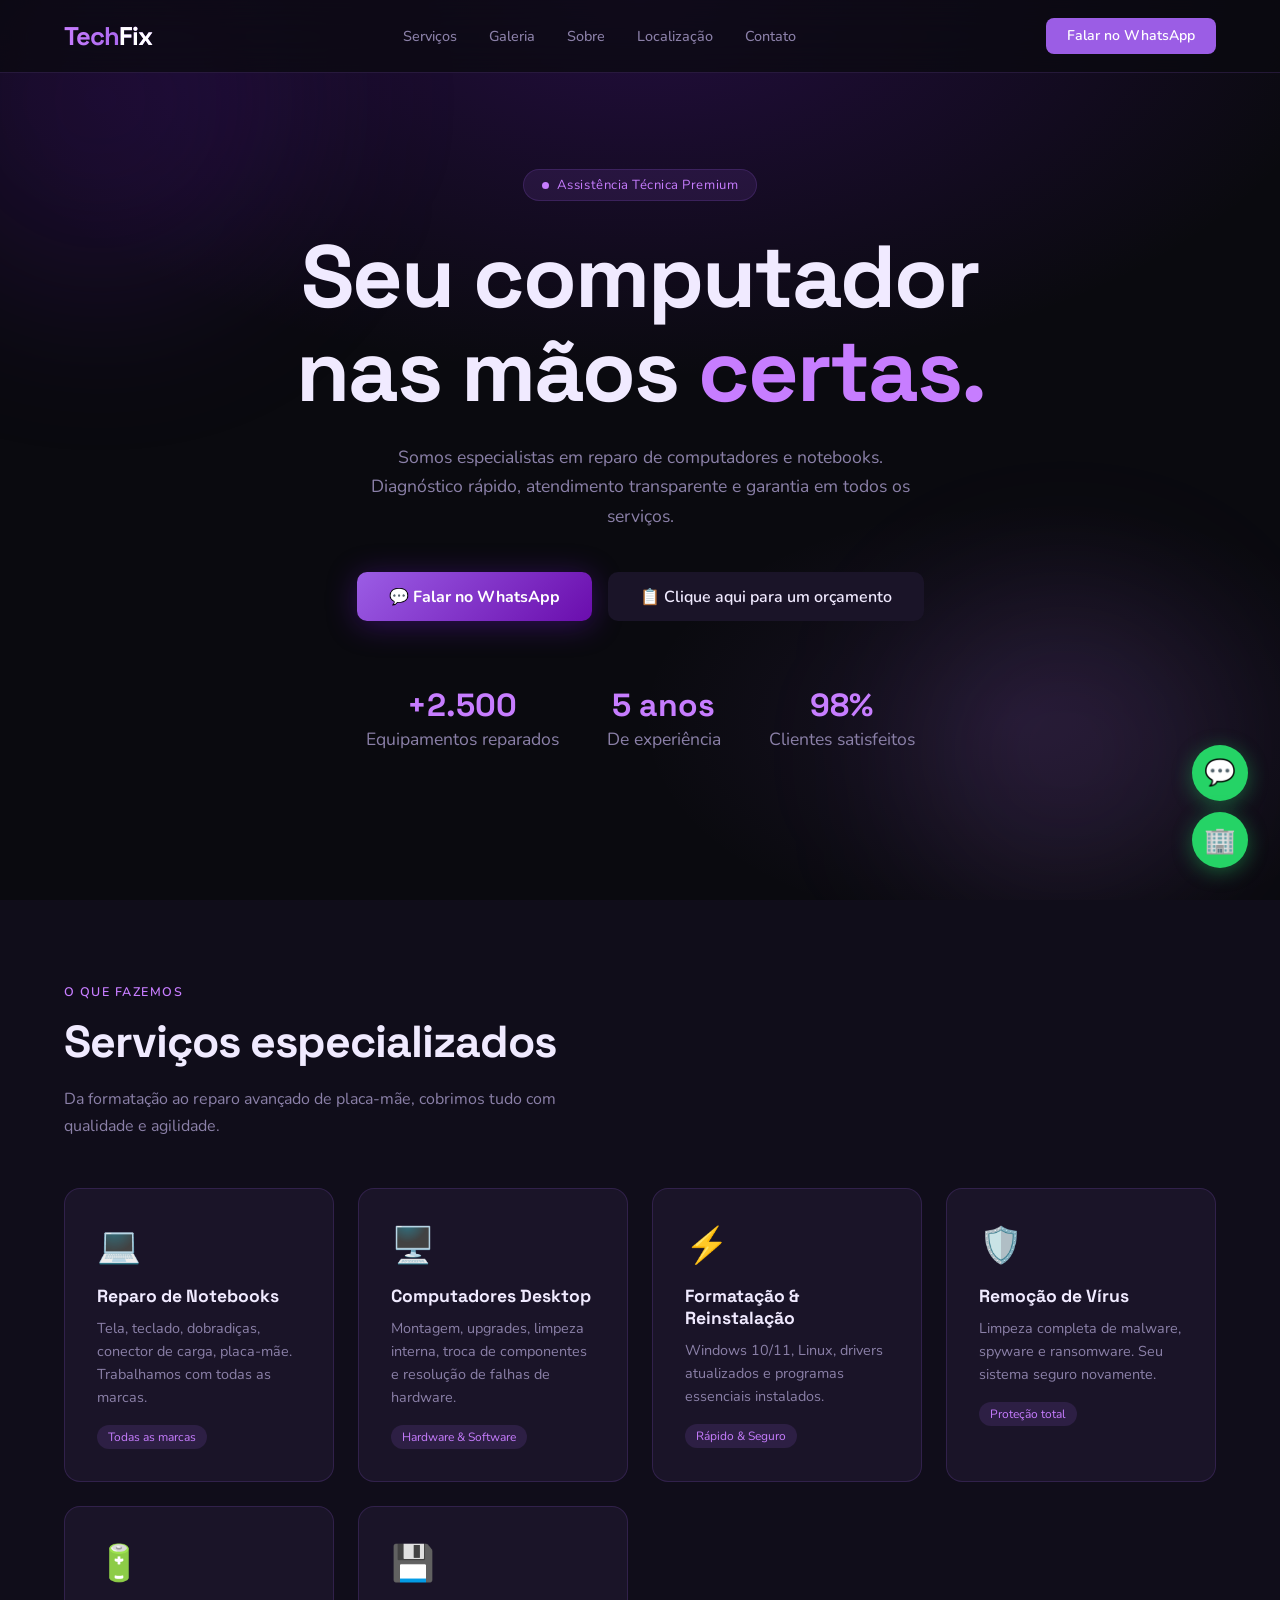
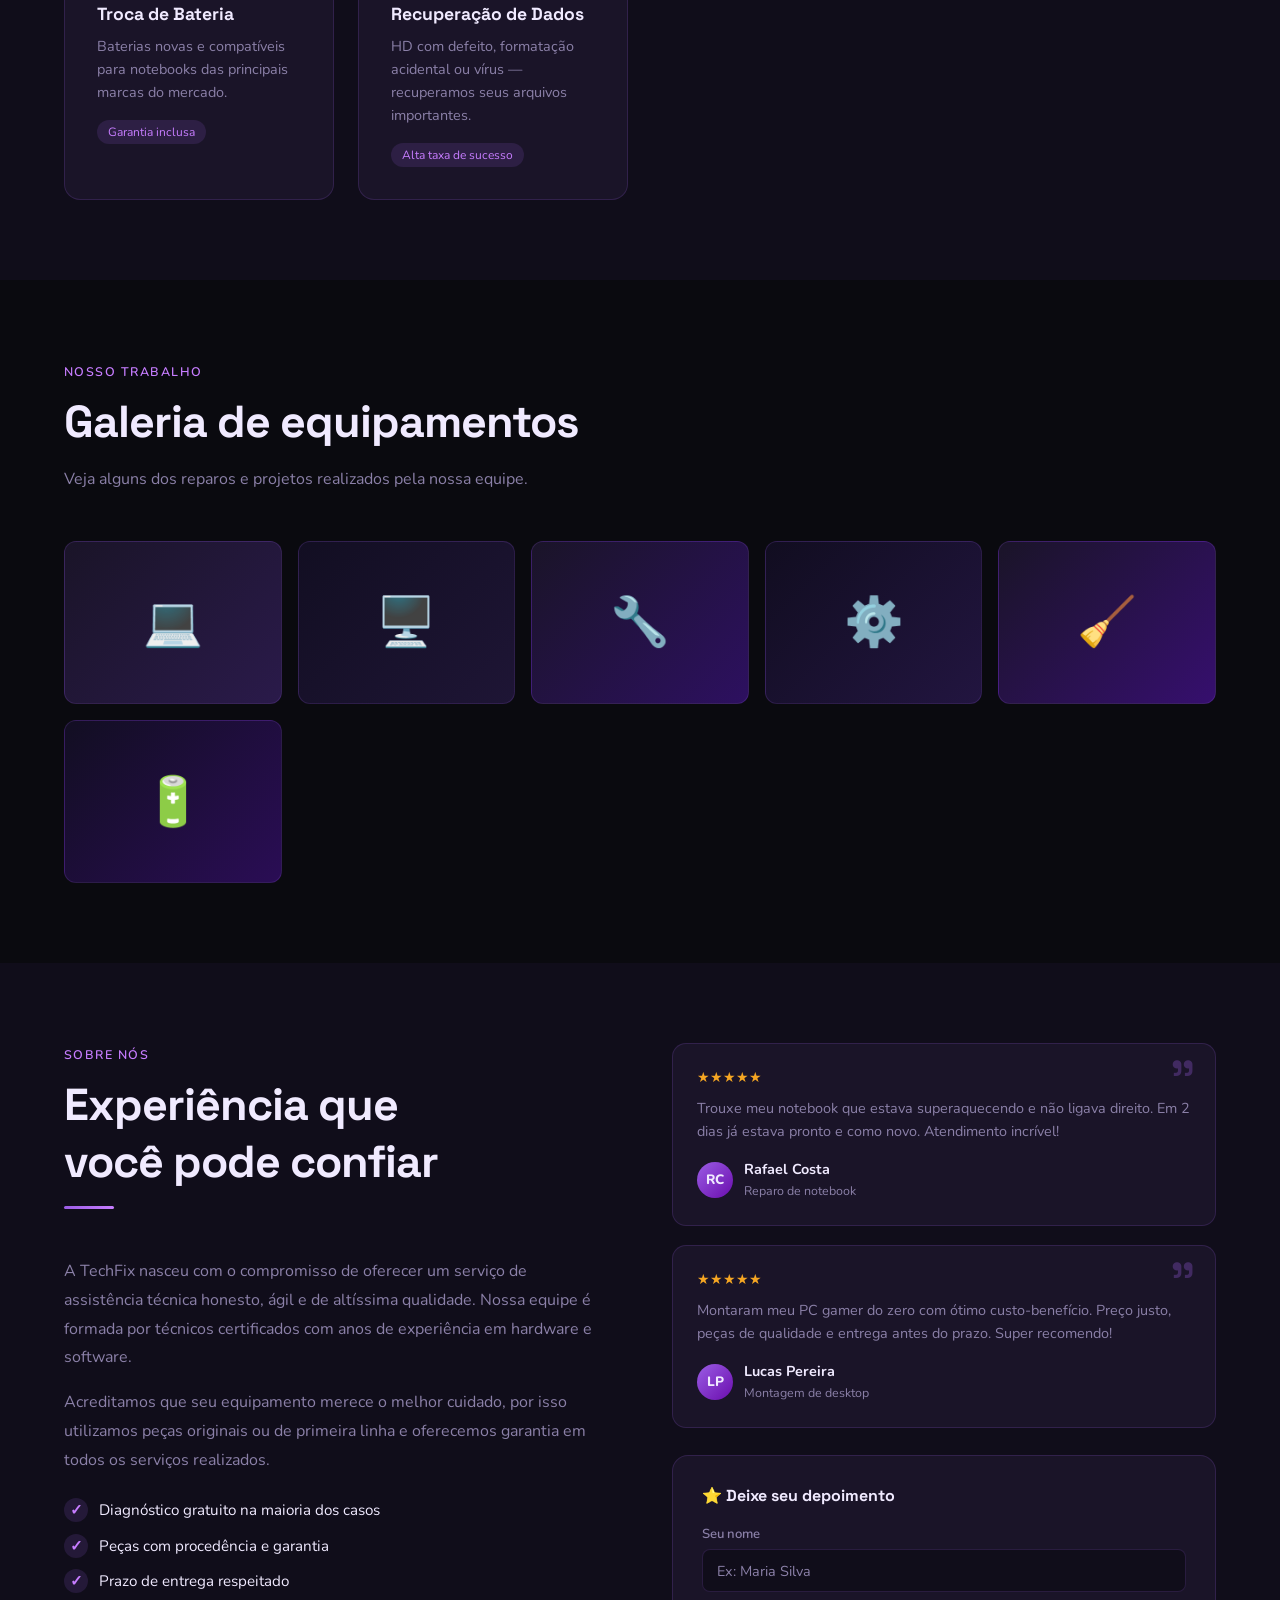
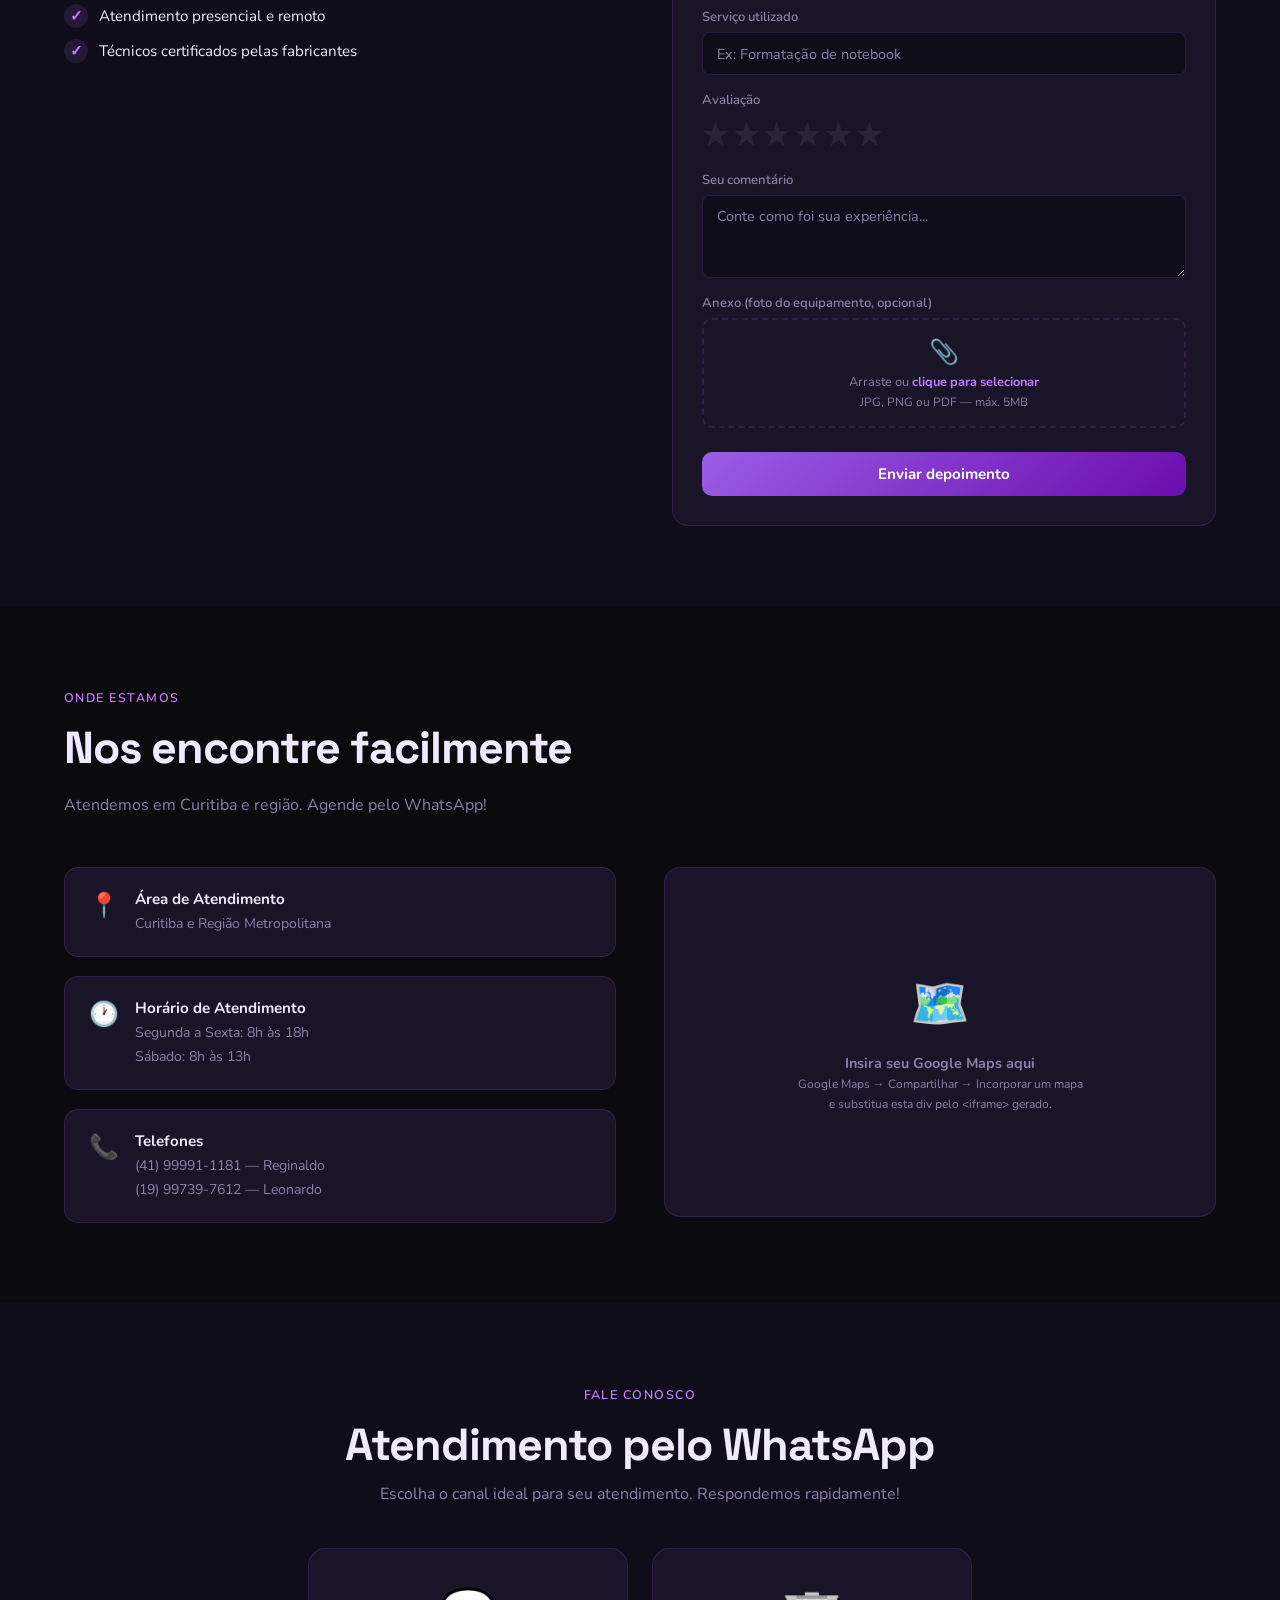
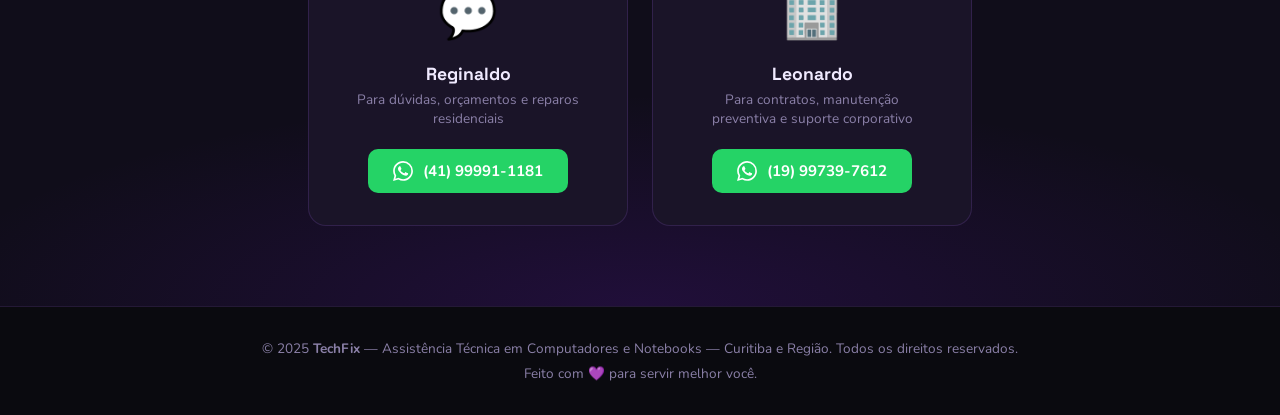
==== index.html @ f24e18ad "Add files via upload" ====
<!DOCTYPE html>
<html lang="pt-BR">
<head>
  <meta charset="UTF-8" />
  <meta name="viewport" content="width=device-width, initial-scale=1.0"/>
  <title>TechFix | Assistência Técnica Premium</title>
  <link rel="preconnect" href="https://fonts.googleapis.com">
  <link href="https://fonts.googleapis.com/css2?family=Space+Grotesk:wght@400;500;600;700&family=Nunito:wght@300;400;500;600;700&display=swap" rel="stylesheet">

  <style>
    :root {
      --roxo:        #9b5de5;
      --roxo-claro:  #c77dff;
      --roxo-escuro: #6a0dad;
      --fundo:       #0a0a0f;
      --fundo2:      #100d1a;
      --card:        #1a1428;
      --texto:       #f0eaff;
      --texto-suave: #8b80a8;
      --verde-whats: #25D366;
      --borda:       rgba(155, 93, 229, 0.18);
    }

    *, *::before, *::after { box-sizing: border-box; margin: 0; padding: 0; }
    html { scroll-behavior: smooth; }

    body {
      font-family: 'Nunito', sans-serif;
      background: var(--fundo);
      color: var(--texto);
      overflow-x: hidden;
    }

    h1, h2, h3, h4, nav .logo { font-family: 'Space Grotesk', sans-serif; }

    body::before {
      content: '';
      position: fixed; inset: 0; z-index: 0;
      background-image: url("data:image/svg+xml,%3Csvg viewBox='0 0 200 200' xmlns='http://www.w3.org/2000/svg'%3E%3Cfilter id='n'%3E%3CfeTurbulence type='fractalNoise' baseFrequency='0.75' numOctaves='4' stitchTiles='stitch'/%3E%3C/filter%3E%3Crect width='100%25' height='100%25' filter='url(%23n)' opacity='0.04'/%3E%3C/svg%3E");
      pointer-events: none; opacity: 0.4;
    }

    /* NAV */
    nav {
      position: fixed; top: 0; width: 100%; z-index: 100;
      display: flex; align-items: center; justify-content: space-between;
      padding: 1.1rem 5%;
      background: rgba(10,10,15,0.75);
      backdrop-filter: blur(18px);
      border-bottom: 1px solid var(--borda);
    }
    .logo {
      font-size: 1.6rem; font-weight: 700; letter-spacing: -1px;
      background: linear-gradient(90deg, var(--roxo-claro), var(--roxo));
      -webkit-background-clip: text; -webkit-text-fill-color: transparent;
    }
    .logo span { color: white; -webkit-text-fill-color: white; }
    nav ul { list-style: none; display: flex; gap: 2rem; }
    nav ul a { color: var(--texto-suave); text-decoration: none; font-size: 0.9rem; font-weight: 500; transition: color .2s; }
    nav ul a:hover { color: var(--roxo-claro); }
    .nav-cta {
      background: var(--roxo); color: #fff; padding: .55rem 1.3rem;
      border-radius: 8px; font-weight: 600; font-size: 0.88rem;
      text-decoration: none; transition: background .2s, transform .15s;
    }
    .nav-cta:hover { background: var(--roxo-claro); transform: translateY(-1px); }
    .hamburger { display: none; flex-direction: column; gap: 5px; cursor: pointer; background: none; border: none; }
    .hamburger span { width: 24px; height: 2px; background: var(--texto); border-radius: 2px; transition: .3s; }

    /* HERO */
    #hero {
      min-height: 100vh; display: flex; align-items: center; justify-content: center;
      text-align: center; padding: 8rem 5% 4rem; position: relative;
      background:
        radial-gradient(ellipse 80% 60% at 50% 0%, rgba(107,22,200,0.25) 0%, transparent 70%),
        radial-gradient(ellipse 50% 40% at 80% 80%, rgba(155,93,229,0.1) 0%, transparent 60%),
        var(--fundo);
    }
    .hero-badge {
      display: inline-flex; align-items: center; gap: .5rem;
      background: rgba(155,93,229,0.12); border: 1px solid var(--borda);
      border-radius: 50px; padding: .4rem 1.1rem; font-size: .82rem;
      color: var(--roxo-claro); margin-bottom: 1.8rem; letter-spacing: .04em;
      animation: subirFadeIn .6s ease both;
    }
    .hero-badge::before { content: ''; width: 7px; height: 7px; background: var(--roxo-claro); border-radius: 50%; }
    #hero h1 {
      font-size: clamp(2.8rem, 7vw, 5.5rem); font-weight: 700;
      line-height: 1.07; letter-spacing: -2px; margin-bottom: 1.5rem;
      animation: subirFadeIn .7s .1s ease both;
    }
    #hero h1 .destaque { color: var(--roxo-claro); }
    #hero p {
      max-width: 560px; margin: 0 auto 2.5rem; color: var(--texto-suave);
      font-size: 1.1rem; line-height: 1.7; animation: subirFadeIn .7s .2s ease both;
    }
    .hero-btns { display: flex; gap: 1rem; justify-content: center; flex-wrap: wrap; animation: subirFadeIn .7s .3s ease both; }
    .btn-primario {
      background: linear-gradient(135deg, var(--roxo), var(--roxo-escuro));
      color: #fff; padding: .85rem 2rem; border-radius: 10px;
      font-weight: 700; font-size: 1rem; text-decoration: none;
      box-shadow: 0 4px 30px rgba(107,22,200,0.4); transition: transform .2s, box-shadow .2s;
    }
    .btn-primario:hover { transform: translateY(-2px); box-shadow: 0 8px 40px rgba(107,22,200,0.6); }
    .btn-secundario {
      background: var(--card); color: var(--texto); padding: .85rem 2rem;
      border-radius: 10px; font-weight: 600; font-size: 1rem;
      text-decoration: none; border: 1px solid var(--borda); transition: border-color .2s, background .2s;
    }
    .btn-secundario:hover { border-color: var(--roxo); background: rgba(155,93,229,0.08); }
    .hero-stats {
      display: flex; gap: 3rem; justify-content: center; flex-wrap: wrap;
      margin-top: 4rem; animation: subirFadeIn .7s .4s ease both;
    }
    .stat h3 { font-size: 2rem; font-weight: 700; color: var(--roxo-claro); }
    .stat p { font-size: .82rem; color: var(--texto-suave); margin-top: .2rem; }
    .esfera { position: absolute; border-radius: 50%; filter: blur(80px); pointer-events: none; z-index: 0; }
    .esfera1 { width: 400px; height: 400px; background: rgba(107,22,200,0.15); top: -100px; left: -100px; }
    .esfera2 { width: 300px; height: 300px; background: rgba(199,125,255,0.1); bottom: 0; right: 5%; }

    /* SEÇÕES */
    section { position: relative; padding: 5rem 5%; }
    .secao-etiqueta {
      display: inline-block; font-size: .78rem; letter-spacing: .12em;
      text-transform: uppercase; color: var(--roxo-claro); font-weight: 600; margin-bottom: .8rem;
    }
    .secao-titulo { font-size: clamp(1.8rem, 4vw, 2.8rem); font-weight: 700; letter-spacing: -1px; margin-bottom: 1rem; }
    .secao-sub { color: var(--texto-suave); max-width: 540px; line-height: 1.7; margin-bottom: 3rem; }
    .divisor { width: 50px; height: 3px; background: linear-gradient(90deg, var(--roxo), var(--roxo-claro)); border-radius: 2px; margin-bottom: 3rem; }

    /* SERVIÇOS */
    #servicos { background: var(--fundo2); }
    .grade-servicos { display: grid; grid-template-columns: repeat(auto-fit, minmax(240px, 1fr)); gap: 1.5rem; }
    .card-servico {
      background: var(--card); border: 1px solid var(--borda); border-radius: 16px;
      padding: 2rem; transition: transform .25s, border-color .25s, box-shadow .25s;
      position: relative; overflow: hidden;
    }
    .card-servico::before {
      content: ''; position: absolute; inset: 0;
      background: linear-gradient(135deg, rgba(155,93,229,0.06), transparent);
      opacity: 0; transition: opacity .25s;
    }
    .card-servico:hover { transform: translateY(-5px); border-color: var(--roxo); box-shadow: 0 12px 40px rgba(107,22,200,0.2); }
    .card-servico:hover::before { opacity: 1; }
    .icone-servico { font-size: 2.2rem; margin-bottom: 1rem; }
    .card-servico h3 { font-size: 1.1rem; font-weight: 700; margin-bottom: .6rem; }
    .card-servico p { color: var(--texto-suave); font-size: .9rem; line-height: 1.6; }
    .etiqueta-servico {
      display: inline-block; margin-top: 1rem; font-size: .75rem;
      background: rgba(155,93,229,0.15); color: var(--roxo-claro); padding: .25rem .7rem; border-radius: 20px;
    }

    /* GALERIA */
    #galeria { background: var(--fundo); }
    .grade-galeria { display: grid; grid-template-columns: repeat(auto-fit, minmax(200px, 1fr)); gap: 1rem; margin-top: 1rem; }
    .item-galeria {
      aspect-ratio: 4/3; border-radius: 12px; overflow: hidden;
      border: 1px solid var(--borda); background: var(--card);
      display: flex; align-items: center; justify-content: center;
      font-size: 3rem; position: relative; transition: transform .25s; cursor: pointer;
    }
    .item-galeria:hover { transform: scale(1.03); }
    .item-galeria .legenda {
      position: absolute; inset: 0;
      background: linear-gradient(to top, rgba(107,22,200,0.6), transparent);
      display: flex; align-items: flex-end; padding: 1rem; opacity: 0; transition: opacity .25s;
    }
    .item-galeria:hover .legenda { opacity: 1; }
    .item-galeria .legenda span { font-size: .85rem; font-weight: 600; color: #fff; }

    /* SOBRE */
    #sobre { background: var(--fundo2); }
    .grade-sobre { display: grid; grid-template-columns: 1fr 1fr; gap: 4rem; align-items: start; }
    .texto-sobre h2 { margin-bottom: 1rem; }
    .texto-sobre p { color: var(--texto-suave); line-height: 1.8; margin-bottom: 1rem; }
    .lista-diferenciais { list-style: none; margin-top: 1.5rem; display: flex; flex-direction: column; gap: .7rem; }
    .lista-diferenciais li { display: flex; align-items: center; gap: .7rem; font-size: .95rem; }
    .lista-diferenciais li::before {
      content: '✓'; color: var(--roxo-claro); font-weight: 800;
      background: rgba(155,93,229,0.15); width: 24px; height: 24px;
      border-radius: 50%; display: flex; align-items: center; justify-content: center; flex-shrink: 0;
    }

    /* COLUNA DE DEPOIMENTOS */
    .coluna-depoimentos { display: flex; flex-direction: column; gap: 1.2rem; }

    /* DEPOIMENTOS EXISTENTES */
    .card-depoimento {
      background: var(--card); border: 1px solid var(--borda); border-radius: 14px;
      padding: 1.5rem; position: relative;
    }
    .card-depoimento::before {
      content: '"'; position: absolute; top: .5rem; right: 1.2rem;
      font-size: 4rem; color: var(--roxo); opacity: .3;
      font-family: 'Space Grotesk', sans-serif; line-height: 1;
    }
    .estrelas { color: #f5a623; font-size: .85rem; margin-bottom: .6rem; }
    .card-depoimento p { color: var(--texto-suave); font-size: .9rem; line-height: 1.6; margin-bottom: 1rem; }
    .avaliador { display: flex; align-items: center; gap: .7rem; }
    .avatar {
      width: 36px; height: 36px; border-radius: 50%;
      background: linear-gradient(135deg, var(--roxo), var(--roxo-escuro));
      display: flex; align-items: center; justify-content: center; font-weight: 800; font-size: .85rem;
    }
    .info-avaliador strong { font-size: .9rem; display: block; }
    .info-avaliador span { font-size: .78rem; color: var(--texto-suave); }

    /* FORMULÁRIO DE DEPOIMENTO */
    .form-depoimento {
      background: var(--card); border: 1px solid var(--borda); border-radius: 16px;
      padding: 1.8rem; margin-top: .5rem;
    }
    .form-depoimento h4 { font-size: 1rem; font-weight: 700; margin-bottom: 1.2rem; color: var(--texto); }

    .campo-grupo { display: flex; flex-direction: column; gap: .4rem; margin-bottom: 1rem; }
    .campo-grupo label { font-size: .82rem; color: var(--texto-suave); font-weight: 600; }
    .campo-grupo input,
    .campo-grupo textarea {
      background: var(--fundo2); border: 1px solid var(--borda); border-radius: 8px;
      padding: .65rem .9rem; color: var(--texto); font-family: 'Nunito', sans-serif;
      font-size: .9rem; outline: none; transition: border-color .2s; resize: vertical;
    }
    .campo-grupo input:focus,
    .campo-grupo textarea:focus { border-color: var(--roxo); }
    .campo-grupo input::placeholder,
    .campo-grupo textarea::placeholder { color: var(--texto-suave); }

    /* Seletor de estrelas interativo */
    .seletor-estrelas { display: flex; flex-direction: row-reverse; gap: .3rem; justify-content: flex-end; }
    .seletor-estrelas input { display: none; }
    .seletor-estrelas label {
      font-size: 1.8rem; cursor: pointer; color: var(--borda);
      transition: color .15s; filter: grayscale(1);
    }
    .seletor-estrelas input:checked ~ label,
    .seletor-estrelas label:hover,
    .seletor-estrelas label:hover ~ label {
      color: #f5a623; filter: grayscale(0);
    }

    /* Upload de arquivo */
    .area-upload {
      border: 2px dashed var(--borda); border-radius: 10px; padding: 1rem;
      text-align: center; cursor: pointer; transition: border-color .2s; position: relative;
    }
    .area-upload:hover { border-color: var(--roxo); }
    .area-upload input[type="file"] { position: absolute; inset: 0; opacity: 0; cursor: pointer; width: 100%; height: 100%; }
    .area-upload .upload-icone { font-size: 1.5rem; margin-bottom: .3rem; }
    .area-upload p { font-size: .8rem; color: var(--texto-suave); }
    .area-upload p strong { color: var(--roxo-claro); }
    .preview-arquivo {
      display: none; align-items: center; gap: .6rem; margin-top: .7rem;
      background: rgba(155,93,229,0.1); padding: .5rem .8rem; border-radius: 8px;
    }
    .preview-arquivo.visivel { display: flex; }
    .preview-arquivo span { font-size: .82rem; color: var(--roxo-claro); flex: 1; overflow: hidden; text-overflow: ellipsis; white-space: nowrap; }
    .preview-arquivo button { background: none; border: none; color: var(--texto-suave); cursor: pointer; font-size: 1rem; }

    /* Botão enviar depoimento */
    .btn-enviar-dep {
      width: 100%; padding: .75rem; border-radius: 10px; border: none;
      background: linear-gradient(135deg, var(--roxo), var(--roxo-escuro));
      color: #fff; font-weight: 700; font-size: .95rem; cursor: pointer;
      font-family: 'Nunito', sans-serif; transition: opacity .2s, transform .15s; margin-top: .5rem;
    }
    .btn-enviar-dep:hover { opacity: .9; transform: translateY(-1px); }

    /* Mensagem de sucesso */
    .msg-sucesso {
      display: none; align-items: center; gap: .6rem; justify-content: center;
      padding: .9rem; background: rgba(37,211,102,0.12); border: 1px solid rgba(37,211,102,0.3);
      border-radius: 10px; color: #25D366; font-size: .9rem; font-weight: 600; margin-top: .8rem;
    }
    .msg-sucesso.visivel { display: flex; }

    /* LOCALIZAÇÃO */
    #localizacao { background: var(--fundo); }
    .grade-localizacao { display: grid; grid-template-columns: 1fr 1fr; gap: 3rem; align-items: start; }
    .info-localizacao { display: flex; flex-direction: column; gap: 1.2rem; }
    .card-info {
      background: var(--card); border: 1px solid var(--borda); border-radius: 14px;
      padding: 1.3rem 1.5rem; display: flex; align-items: flex-start; gap: 1rem;
    }
    .icone-info { font-size: 1.5rem; flex-shrink: 0; }
    .card-info strong { display: block; margin-bottom: .2rem; font-size: .95rem; }
    .card-info span { color: var(--texto-suave); font-size: .88rem; line-height: 1.6; }
    .area-mapa {
      width: 100%; height: 350px; border-radius: 16px; border: 1px solid var(--borda);
      overflow: hidden; background: var(--card);
      display: flex; align-items: center; justify-content: center;
      flex-direction: column; gap: 1rem; color: var(--texto-suave);
      font-size: .9rem; text-align: center;
    }
    .icone-mapa { font-size: 3rem; }

    /* CONTATO */
    #contato {
      background: var(--fundo2);
      background-image: radial-gradient(ellipse 80% 50% at 50% 100%, rgba(107,22,200,0.18) 0%, transparent 70%);
    }
    .area-contato { text-align: center; }
    .area-contato .secao-titulo { margin-bottom: .5rem; }
    .area-contato .secao-sub { margin: 0 auto 2.5rem; }
    .cards-whatsapp { display: flex; gap: 1.5rem; justify-content: center; flex-wrap: wrap; }
    .card-whatsapp {
      background: var(--card); border: 1px solid var(--borda); border-radius: 18px;
      padding: 2rem 2.5rem; min-width: 260px; max-width: 320px;
      text-align: center; transition: transform .25s, box-shadow .25s, border-color .25s;
    }
    .card-whatsapp:hover { transform: translateY(-5px); border-color: var(--verde-whats); box-shadow: 0 12px 40px rgba(37,211,102,0.15); }
    .icone-whatsapp { font-size: 3rem; margin-bottom: 1rem; }
    .card-whatsapp h3 { font-size: 1.1rem; font-weight: 700; margin-bottom: .3rem; }
    .descricao-whatsapp { color: var(--texto-suave); font-size: .85rem; margin-bottom: 1.3rem; }
    .btn-whatsapp {
      display: inline-flex; align-items: center; gap: .6rem;
      background: var(--verde-whats); color: #fff; padding: .75rem 1.6rem;
      border-radius: 10px; font-weight: 700; text-decoration: none; font-size: .95rem;
      transition: background .2s, transform .15s;
    }
    .btn-whatsapp:hover { background: #1ebe5d; transform: scale(1.03); }

    /* FOOTER */
    footer {
      background: var(--fundo); border-top: 1px solid var(--borda);
      text-align: center; padding: 2rem 5%; color: var(--texto-suave); font-size: .85rem;
    }

    /* BOTÕES FLUTUANTES */
    .whatsapp-flutuante {
      position: fixed; bottom: 2rem; right: 2rem; z-index: 200;
      display: flex; flex-direction: column; gap: .7rem; align-items: flex-end;
    }
    .btn-flutuante {
      width: 56px; height: 56px; border-radius: 50%; background: var(--verde-whats);
      display: flex; align-items: center; justify-content: center;
      box-shadow: 0 4px 20px rgba(37,211,102,0.4); text-decoration: none;
      font-size: 1.6rem; transition: transform .2s; position: relative;
    }
    .btn-flutuante:hover { transform: scale(1.12); }
    .btn-flutuante .dica {
      position: absolute; right: 68px; background: #111; color: #fff;
      white-space: nowrap; font-size: .78rem; padding: .3rem .7rem;
      border-radius: 6px; pointer-events: none; opacity: 0; transition: opacity .2s;
    }
    .btn-flutuante:hover .dica { opacity: 1; }

    /* MODAL POPUP DE ORÇAMENTO */
    .modal-overlay {
      position: fixed; inset: 0; z-index: 999;
      background: rgba(5, 3, 12, 0.85);
      backdrop-filter: blur(6px);
      display: flex; align-items: center; justify-content: center;
      padding: 1rem;
      opacity: 0; pointer-events: none;
      transition: opacity .3s ease;
    }
    .modal-overlay.aberto {
      opacity: 1; pointer-events: all;
    }
    .modal-box {
      background: var(--fundo2);
      border: 1px solid var(--borda);
      border-radius: 24px;
      width: 100%; max-width: 680px;
      max-height: 92vh;
      overflow-y: auto;
      padding: 2rem 2.2rem;
      position: relative;
      transform: translateY(30px) scale(.97);
      transition: transform .35s cubic-bezier(.34,1.56,.64,1);
      scrollbar-width: thin;
      scrollbar-color: var(--roxo) transparent;
    }
    .modal-overlay.aberto .modal-box {
      transform: translateY(0) scale(1);
    }
    .modal-header {
      display: flex; align-items: flex-start; justify-content: space-between;
      margin-bottom: 1.6rem; gap: 1rem;
    }
    .modal-header h2 { font-size: 1.3rem; font-weight: 700; }
    .modal-header p { font-size: .85rem; color: var(--texto-suave); margin-top: .3rem; }
    .btn-fechar-modal {
      background: rgba(155,93,229,0.12); border: 1px solid var(--borda);
      color: var(--texto-suave); width: 36px; height: 36px; border-radius: 50%;
      cursor: pointer; font-size: 1.1rem; display: flex; align-items: center;
      justify-content: center; flex-shrink: 0; transition: all .2s;
    }
    .btn-fechar-modal:hover { background: rgba(155,93,229,0.25); color: var(--texto); }

    /* Barra de progresso */
    .barra-progresso {
      display: flex; align-items: center; margin-bottom: 1.8rem;
    }
    .passo-dot {
      display: flex; flex-direction: column; align-items: center; gap: .35rem;
      flex: 1; position: relative;
    }
    .passo-dot:not(:last-child)::after {
      content: ''; position: absolute; top: 13px; left: calc(50% + 13px);
      width: calc(100% - 26px); height: 2px; background: var(--borda);
      z-index: 0; transition: background .4s;
    }
    .passo-dot.completo:not(:last-child)::after { background: var(--roxo); }
    .passo-circulo {
      width: 26px; height: 26px; border-radius: 50%; border: 2px solid var(--borda);
      background: var(--card); display: flex; align-items: center; justify-content: center;
      font-size: .72rem; font-weight: 700; color: var(--texto-suave);
      transition: all .3s; z-index: 1; position: relative;
    }
    .passo-dot.ativo .passo-circulo {
      border-color: var(--roxo); background: var(--roxo); color: #fff;
      box-shadow: 0 0 0 4px rgba(155,93,229,0.2);
    }
    .passo-dot.completo .passo-circulo { border-color: var(--roxo-claro); background: var(--roxo-claro); color: #fff; }
    .passo-label { font-size: .68rem; color: var(--texto-suave); text-align: center; }
    .passo-dot.ativo .passo-label { color: var(--roxo-claro); font-weight: 700; }

    /* Etapas do modal */
    .etapa-card { display: none; animation: subirFadeIn .3s ease both; }
    .etapa-card.ativa { display: block; }
    .etapa-card h3 { font-size: 1.1rem; font-weight: 700; margin-bottom: .3rem; }
    .etapa-card .etapa-sub { color: var(--texto-suave); font-size: .88rem; margin-bottom: 1.4rem; }

    .grade-opcoes {
      display: grid; grid-template-columns: repeat(auto-fill, minmax(130px, 1fr));
      gap: .7rem; margin-bottom: 1.4rem;
    }
    .opcao {
      background: var(--card); border: 2px solid var(--borda); border-radius: 12px;
      padding: .9rem .7rem; text-align: center; cursor: pointer;
      transition: all .2s; user-select: none;
    }
    .opcao:hover { border-color: var(--roxo); background: rgba(155,93,229,0.06); }
    .opcao.selecionada { border-color: var(--roxo-claro); background: rgba(155,93,229,0.14); }
    .opcao .op-icone { font-size: 1.6rem; margin-bottom: .4rem; }
    .opcao .op-nome { font-size: .82rem; font-weight: 700; color: var(--texto); }
    .opcao .op-desc { font-size: .68rem; color: var(--texto-suave); margin-top: .15rem; }

    .campo-orc { display: flex; flex-direction: column; gap: .35rem; margin-bottom: .9rem; }
    .campo-orc label { font-size: .8rem; color: var(--texto-suave); font-weight: 600; }
    .campo-orc input, .campo-orc textarea {
      background: var(--card); border: 1px solid var(--borda); border-radius: 10px;
      padding: .65rem .9rem; color: var(--texto); font-family: 'Nunito', sans-serif;
      font-size: .9rem; outline: none; transition: border-color .2s; resize: vertical;
    }
    .campo-orc input:focus, .campo-orc textarea:focus { border-color: var(--roxo); }
    .campo-orc input::placeholder, .campo-orc textarea::placeholder { color: var(--texto-suave); }
    .campos-linha { display: grid; grid-template-columns: 1fr 1fr; gap: .8rem; }

    .chips-urgencia { display: flex; gap: .5rem; flex-wrap: wrap; margin-bottom: 1rem; }
    .chip {
      padding: .4rem .9rem; border-radius: 50px; border: 2px solid var(--borda);
      background: var(--card); font-size: .8rem; font-weight: 600; cursor: pointer;
      transition: all .2s; color: var(--texto-suave);
    }
    .chip:hover { border-color: var(--roxo); color: var(--texto); }
    .chip.selecionado { border-color: var(--roxo-claro); background: rgba(155,93,229,0.14); color: var(--roxo-claro); }

    .nav-etapas { display: flex; gap: .8rem; justify-content: flex-end; margin-top: 1rem; }
    .btn-voltar {
      background: transparent; border: 1px solid var(--borda); color: var(--texto-suave);
      padding: .65rem 1.3rem; border-radius: 10px; font-weight: 600; font-size: .88rem;
      cursor: pointer; font-family: 'Nunito', sans-serif; transition: all .2s;
    }
    .btn-voltar:hover { border-color: var(--roxo); color: var(--texto); }
    .btn-avancar {
      background: linear-gradient(135deg, var(--roxo), var(--roxo-escuro));
      border: none; color: #fff; padding: .65rem 1.6rem; border-radius: 10px;
      font-weight: 700; font-size: .88rem; cursor: pointer; font-family: 'Nunito', sans-serif;
      transition: opacity .2s, transform .15s;
    }
    .btn-avancar:hover { opacity: .9; transform: translateY(-1px); }

    .resumo-final {
      background: var(--card); border: 1px solid var(--borda); border-radius: 14px;
      padding: 1.1rem 1.3rem; margin-bottom: 1.2rem;
    }
    .resumo-final h4 { font-size: .82rem; color: var(--texto-suave); margin-bottom: .7rem; text-transform: uppercase; letter-spacing: .06em; }
    .resumo-linha {
      display: flex; justify-content: space-between; align-items: flex-start;
      padding: .35rem 0; border-bottom: 1px solid var(--borda); font-size: .85rem;
    }
    .resumo-linha:last-child { border-bottom: none; }
    .resumo-linha span:first-child { color: var(--texto-suave); white-space: nowrap; margin-right: .8rem; }
    .resumo-linha span:last-child { color: var(--texto); font-weight: 600; text-align: right; }

    .tecnico-cards { display: flex; gap: .8rem; flex-wrap: wrap; margin-bottom: 1.2rem; }
    .tecnico-card {
      flex: 1; min-width: 150px; background: var(--card); border: 2px solid var(--borda);
      border-radius: 12px; padding: 1rem; cursor: pointer; transition: all .2s; text-align: center;
    }
    .tecnico-card:hover { border-color: var(--roxo); }
    .tecnico-card.selecionado { border-color: var(--roxo-claro); background: rgba(155,93,229,0.1); }
    .tecnico-card .tec-nome { font-weight: 700; font-size: .9rem; margin-bottom: .15rem; }
    .tecnico-card .tec-num { font-size: .75rem; color: var(--texto-suave); }

    .btn-enviar-orc {
      width: 100%; padding: .8rem; border-radius: 12px; border: none;
      background: var(--verde-whats); color: #fff; font-weight: 700; font-size: .95rem;
      cursor: pointer; font-family: 'Nunito', sans-serif;
      display: flex; align-items: center; justify-content: center; gap: .5rem;
      transition: background .2s, transform .15s; margin-top: .4rem;
    }
    .btn-enviar-orc:hover { background: #1ebe5d; transform: translateY(-1px); }

    @media (max-width: 600px) {
      .campos-linha { grid-template-columns: 1fr; }
      .modal-box { padding: 1.4rem 1.1rem; }
      .grade-opcoes { grid-template-columns: repeat(2, 1fr); }
    }

    /* ANIMAÇÕES */
    @keyframes subirFadeIn {
      from { opacity: 0; transform: translateY(24px); }
      to   { opacity: 1; transform: translateY(0); }
    }
    .revelar { opacity: 0; transform: translateY(30px); transition: opacity .6s ease, transform .6s ease; }
    .revelar.visivel { opacity: 1; transform: none; }

    /* RESPONSIVO */
    @media (max-width: 768px) {
      nav ul, .nav-cta { display: none; }
      .hamburger { display: flex; }
      nav.aberto ul {
        display: flex; flex-direction: column; position: absolute;
        top: 70px; left: 0; width: 100%; background: var(--fundo2);
        padding: 1.5rem 5%; gap: 1.2rem; border-bottom: 1px solid var(--borda);
      }
      nav.aberto .nav-cta { display: block; }
      .grade-sobre, .grade-localizacao { grid-template-columns: 1fr; }
      .hero-stats { gap: 1.5rem; }
      .whatsapp-flutuante { bottom: 1rem; right: 1rem; }
    }
  </style>
</head>
<body>

<nav id="navbar">
  <div class="logo">Tech<span>Fix</span></div>
  <ul>
    <li><a href="#servicos">Serviços</a></li>
    <li><a href="#galeria">Galeria</a></li>
    <li><a href="#sobre">Sobre</a></li>
    <li><a href="#localizacao">Localização</a></li>
    <li><a href="#contato">Contato</a></li>
  </ul>
  <a href="#contato" class="nav-cta">Falar no WhatsApp</a>
  <button class="hamburger" onclick="document.getElementById('navbar').classList.toggle('aberto')" aria-label="Menu">
    <span></span><span></span><span></span>
  </button>
</nav>

<!-- HERO -->
<section id="hero">
  <div class="esfera esfera1"></div>
  <div class="esfera esfera2"></div>
  <div style="position:relative;z-index:1">
    <div class="hero-badge">Assistência Técnica Premium</div>
    <h1>Seu computador<br>nas mãos <span class="destaque">certas.</span></h1>
    <p>Somos especialistas em reparo de computadores e notebooks. Diagnóstico rápido, atendimento transparente e garantia em todos os serviços.</p>
    <div class="hero-btns">
      <a href="#contato" class="btn-primario">💬 Falar no WhatsApp</a>
      <button class="btn-secundario" onclick="abrirModal()" style="cursor:pointer;border:none;font-family:'Nunito',sans-serif">📋 Clique aqui para um orçamento</button>
    </div>
    <div class="hero-stats">
      <div class="stat"><h3>+2.500</h3><p>Equipamentos reparados</p></div>
      <div class="stat"><h3>5 anos</h3><p>De experiência</p></div>
      <div class="stat"><h3>98%</h3><p>Clientes satisfeitos</p></div>
    </div>
  </div>
</section>

<!-- SERVIÇOS -->
<section id="servicos">
  <div class="revelar">
    <span class="secao-etiqueta">O que fazemos</span>
    <h2 class="secao-titulo">Serviços especializados</h2>
    <p class="secao-sub">Da formatação ao reparo avançado de placa-mãe, cobrimos tudo com qualidade e agilidade.</p>
  </div>
  <div class="grade-servicos revelar">
    <div class="card-servico">
      <div class="icone-servico">💻</div>
      <h3>Reparo de Notebooks</h3>
      <p>Tela, teclado, dobradiças, conector de carga, placa-mãe. Trabalhamos com todas as marcas.</p>
      <span class="etiqueta-servico">Todas as marcas</span>
    </div>
    <div class="card-servico">
      <div class="icone-servico">🖥️</div>
      <h3>Computadores Desktop</h3>
      <p>Montagem, upgrades, limpeza interna, troca de componentes e resolução de falhas de hardware.</p>
      <span class="etiqueta-servico">Hardware & Software</span>
    </div>
    <div class="card-servico">
      <div class="icone-servico">⚡</div>
      <h3>Formatação & Reinstalação</h3>
      <p>Windows 10/11, Linux, drivers atualizados e programas essenciais instalados.</p>
      <span class="etiqueta-servico">Rápido & Seguro</span>
    </div>
    <div class="card-servico">
      <div class="icone-servico">🛡️</div>
      <h3>Remoção de Vírus</h3>
      <p>Limpeza completa de malware, spyware e ransomware. Seu sistema seguro novamente.</p>
      <span class="etiqueta-servico">Proteção total</span>
    </div>
    <div class="card-servico">
      <div class="icone-servico">🔋</div>
      <h3>Troca de Bateria</h3>
      <p>Baterias novas e compatíveis para notebooks das principais marcas do mercado.</p>
      <span class="etiqueta-servico">Garantia inclusa</span>
    </div>
    <div class="card-servico">
      <div class="icone-servico">💾</div>
      <h3>Recuperação de Dados</h3>
      <p>HD com defeito, formatação acidental ou vírus — recuperamos seus arquivos importantes.</p>
      <span class="etiqueta-servico">Alta taxa de sucesso</span>
    </div>
  </div>
</section>

<!-- GALERIA -->
<section id="galeria">
  <div class="revelar">
    <span class="secao-etiqueta">Nosso trabalho</span>
    <h2 class="secao-titulo">Galeria de equipamentos</h2>
    <p class="secao-sub">Veja alguns dos reparos e projetos realizados pela nossa equipe.</p>
  </div>
  <div class="grade-galeria revelar">
    <div class="item-galeria" style="background:linear-gradient(135deg,#1a1428,#2a1a4a)">
      💻<div class="legenda"><span>Reparo de notebook Dell</span></div>
    </div>
    <div class="item-galeria" style="background:linear-gradient(135deg,#120e22,#1e1535)">
      🖥️<div class="legenda"><span>Montagem desktop gamer</span></div>
    </div>
    <div class="item-galeria" style="background:linear-gradient(135deg,#1a1428,#2d1060)">
      🔧<div class="legenda"><span>Manutenção preventiva</span></div>
    </div>
    <div class="item-galeria" style="background:linear-gradient(135deg,#110d20,#221540)">
      ⚙️<div class="legenda"><span>Troca de tela LCD</span></div>
    </div>
    <div class="item-galeria" style="background:linear-gradient(135deg,#1a1428,#360f6e)">
      🧹<div class="legenda"><span>Limpeza interna</span></div>
    </div>
    <div class="item-galeria" style="background:linear-gradient(135deg,#120e22,#2a0d55)">
      🔋<div class="legenda"><span>Troca de bateria</span></div>
    </div>
  </div>
</section>

<!-- SOBRE + DEPOIMENTOS -->
<section id="sobre">
  <div class="grade-sobre">

    <!-- Texto institucional -->
    <div class="texto-sobre revelar">
      <span class="secao-etiqueta">Sobre nós</span>
      <h2 class="secao-titulo">Experiência que<br>você pode confiar</h2>
      <div class="divisor"></div>
      <p>A TechFix nasceu com o compromisso de oferecer um serviço de assistência técnica honesto, ágil e de altíssima qualidade. Nossa equipe é formada por técnicos certificados com anos de experiência em hardware e software.</p>
      <p>Acreditamos que seu equipamento merece o melhor cuidado, por isso utilizamos peças originais ou de primeira linha e oferecemos garantia em todos os serviços realizados.</p>
      <ul class="lista-diferenciais">
        <li>Diagnóstico gratuito na maioria dos casos</li>
        <li>Peças com procedência e garantia</li>
        <li>Prazo de entrega respeitado</li>
        <li>Atendimento presencial e remoto</li>
        <li>Técnicos certificados pelas fabricantes</li>
      </ul>
    </div>

    <!-- Depoimentos + formulário -->
    <div class="coluna-depoimentos revelar">

      <!-- Depoimentos fixos de exemplo -->
      <div class="card-depoimento">
        <div class="estrelas">★★★★★</div>
        <p>Trouxe meu notebook que estava superaquecendo e não ligava direito. Em 2 dias já estava pronto e como novo. Atendimento incrível!</p>
        <div class="avaliador">
          <div class="avatar">RC</div>
          <div class="info-avaliador">
            <strong>Rafael Costa</strong>
            <span>Reparo de notebook</span>
          </div>
        </div>
      </div>

      <div class="card-depoimento">
        <div class="estrelas">★★★★★</div>
        <p>Montaram meu PC gamer do zero com ótimo custo-benefício. Preço justo, peças de qualidade e entrega antes do prazo. Super recomendo!</p>
        <div class="avaliador">
          <div class="avatar">LP</div>
          <div class="info-avaliador">
            <strong>Lucas Pereira</strong>
            <span>Montagem de desktop</span>
          </div>
        </div>
      </div>

      <!-- Formulário para novo depoimento -->
      <div class="form-depoimento">
        <h4>⭐ Deixe seu depoimento</h4>

        <div class="campo-grupo">
          <label>Seu nome</label>
          <input type="text" id="dep-nome" placeholder="Ex: Maria Silva" maxlength="60" />
        </div>

        <div class="campo-grupo">
          <label>Serviço utilizado</label>
          <input type="text" id="dep-servico" placeholder="Ex: Formatação de notebook" maxlength="80" />
        </div>

        <div class="campo-grupo">
          <label>Avaliação</label>
          <div class="seletor-estrelas" id="seletor-estrelas">
            <input type="radio" name="estrelas" id="e5" value="5"><label for="e5" title="5 estrelas">★</label>
            <input type="radio" name="estrelas" id="e4" value="4"><label for="e4" title="4 estrelas">★</label>
            <input type="radio" name="estrelas" id="e3" value="3"><label for="e3" title="3 estrelas">★</label>
            <input type="radio" name="estrelas" id="e2" value="2"><label for="e2" title="2 estrelas">★</label>
            <input type="radio" name="estrelas" id="e1" value="1"><label for="e1" title="1 estrela">★</label>
            <input type="radio" name="estrelas" id="e0" value="0"><label for="e0" title="0 estrelas">★</label>
          </div>
        </div>

        <div class="campo-grupo">
          <label>Seu comentário</label>
          <textarea id="dep-texto" rows="3" placeholder="Conte como foi sua experiência..."></textarea>
        </div>

        <div class="campo-grupo">
          <label>Anexo (foto do equipamento, opcional)</label>
          <div class="area-upload" id="area-upload">
            <input type="file" id="dep-arquivo" accept="image/*,.pdf" onchange="mostrarPreview(this)" />
            <div class="upload-icone">📎</div>
            <p>Arraste ou <strong>clique para selecionar</strong></p>
            <p style="font-size:.75rem;margin-top:.2rem">JPG, PNG ou PDF — máx. 5MB</p>
          </div>
          <div class="preview-arquivo" id="preview-arquivo">
            <span id="nome-arquivo">arquivo.jpg</span>
            <button onclick="removerArquivo()" title="Remover arquivo">✕</button>
          </div>
        </div>

        <button class="btn-enviar-dep" onclick="enviarDepoimento()">Enviar depoimento</button>

        <div class="msg-sucesso" id="msg-sucesso">
          ✅ Depoimento enviado! Obrigado pela avaliação.
        </div>
      </div>

    </div>
  </div>
</section>

<!-- LOCALIZAÇÃO -->
<section id="localizacao">
  <div class="revelar">
    <span class="secao-etiqueta">Onde estamos</span>
    <h2 class="secao-titulo">Nos encontre facilmente</h2>
    <p class="secao-sub">Atendemos em Curitiba e região. Agende pelo WhatsApp!</p>
  </div>
  <div class="grade-localizacao revelar">
    <div class="info-localizacao">

      <div class="card-info">
        <div class="icone-info">📍</div>
        <div>
          <strong>Área de Atendimento</strong>
          <span>Curitiba e Região Metropolitana</span>
        </div>
      </div>

      <div class="card-info">
        <div class="icone-info">🕐</div>
        <div>
          <strong>Horário de Atendimento</strong>
          <span>Segunda a Sexta: 8h às 18h<br>Sábado: 8h às 13h</span>
        </div>
      </div>

      <div class="card-info">
        <div class="icone-info">📞</div>
        <div>
          <strong>Telefones</strong>
          <span>(41) 99991-1181 — Reginaldo<br>(19) 99739-7612 — Leonardo</span>
        </div>
      </div>

      <!--
        E-MAIL — descomente abaixo quando quiser adicionar:

      <div class="card-info">
        <div class="icone-info">✉️</div>
        <div>
          <strong>E-mail</strong>
          <span>contato@techfix.com.br</span>
        </div>
      </div>
      -->

    </div>

    <!--
      GOOGLE MAPS — Como adicionar:
      1. Acesse maps.google.com e pesquise seu endereço
      2. Clique em Compartilhar → Incorporar um mapa
      3. Copie o <iframe> gerado e substitua a div abaixo
      4. Adicione no iframe: style="border-radius:16px;border:0;width:100%;height:350px;"
    -->
    <div class="area-mapa">
      <div class="icone-mapa">🗺️</div>
      <div>
        <strong>Insira seu Google Maps aqui</strong><br>
        <small style="color:var(--texto-suave)">
          Google Maps → Compartilhar → Incorporar um mapa<br>
          e substitua esta div pelo &lt;iframe&gt; gerado.
        </small>
      </div>
    </div>

  </div>
</section>

<!-- CONTATO -->
<section id="contato">
  <div class="area-contato">
    <div class="revelar">
      <span class="secao-etiqueta">Fale conosco</span>
      <h2 class="secao-titulo">Atendimento pelo WhatsApp</h2>
      <p class="secao-sub">Escolha o canal ideal para seu atendimento. Respondemos rapidamente!</p>
    </div>
    <div class="cards-whatsapp revelar">

      <!-- Número 1: (41) 99991-1181 — Reginaldo -->
      <div class="card-whatsapp">
        <div class="icone-whatsapp">💬</div>
        <h3>Reginaldo</h3>
        <p class="descricao-whatsapp">Para dúvidas, orçamentos e reparos residenciais</p>
        <a href="https://wa.me/5541999911181?text=Ol%C3%A1%2C%20Reginaldo!%20Gostaria%20de%20um%20or%C3%A7amento%20para%20reparo%20do%20meu%20equipamento." target="_blank" rel="noopener" class="btn-whatsapp">
          <svg width="20" height="20" viewBox="0 0 24 24" fill="currentColor"><path d="M17.472 14.382c-.297-.149-1.758-.867-2.03-.967-.273-.099-.471-.148-.67.15-.197.297-.767.966-.94 1.164-.173.199-.347.223-.644.075-.297-.15-1.255-.463-2.39-1.475-.883-.788-1.48-1.761-1.653-2.059-.173-.297-.018-.458.13-.606.134-.133.298-.347.446-.52.149-.174.198-.298.298-.497.099-.198.05-.371-.025-.52-.075-.149-.669-1.612-.916-2.207-.242-.579-.487-.5-.669-.51-.173-.008-.371-.01-.57-.01-.198 0-.52.074-.792.372-.272.297-1.04 1.016-1.04 2.479 0 1.462 1.065 2.875 1.213 3.074.149.198 2.096 3.2 5.077 4.487.709.306 1.262.489 1.694.625.712.227 1.36.195 1.871.118.571-.085 1.758-.719 2.006-1.413.248-.694.248-1.289.173-1.413-.074-.124-.272-.198-.57-.347m-5.421 7.403h-.004a9.87 9.87 0 01-5.031-1.378l-.361-.214-3.741.982.998-3.648-.235-.374a9.86 9.86 0 01-1.51-5.26c.001-5.45 4.436-9.884 9.888-9.884 2.64 0 5.122 1.03 6.988 2.898a9.825 9.825 0 012.893 6.994c-.003 5.45-4.437 9.884-9.885 9.884m8.413-18.297A11.815 11.815 0 0012.05 0C5.495 0 .16 5.335.157 11.892c0 2.096.547 4.142 1.588 5.945L.057 24l6.305-1.654a11.882 11.882 0 005.683 1.448h.005c6.554 0 11.89-5.335 11.893-11.893a11.821 11.821 0 00-3.48-8.413z"/></svg>
          (41) 99991-1181
        </a>
      </div>

      <!-- Número 2: (19) 99739-7612 — Leonardo -->
      <div class="card-whatsapp">
        <div class="icone-whatsapp">🏢</div>
        <h3>Leonardo</h3>
        <p class="descricao-whatsapp">Para contratos, manutenção preventiva e suporte corporativo</p>
        <a href="https://wa.me/5519997397612?text=Ol%C3%A1%2C%20Leonardo!%20Gostaria%20de%20informa%C3%A7%C3%B5es%20sobre%20atendimento%20empresarial." target="_blank" rel="noopener" class="btn-whatsapp">
          <svg width="20" height="20" viewBox="0 0 24 24" fill="currentColor"><path d="M17.472 14.382c-.297-.149-1.758-.867-2.03-.967-.273-.099-.471-.148-.67.15-.197.297-.767.966-.94 1.164-.173.199-.347.223-.644.075-.297-.15-1.255-.463-2.39-1.475-.883-.788-1.48-1.761-1.653-2.059-.173-.297-.018-.458.13-.606.134-.133.298-.347.446-.52.149-.174.198-.298.298-.497.099-.198.05-.371-.025-.52-.075-.149-.669-1.612-.916-2.207-.242-.579-.487-.5-.669-.51-.173-.008-.371-.01-.57-.01-.198 0-.52.074-.792.372-.272.297-1.04 1.016-1.04 2.479 0 1.462 1.065 2.875 1.213 3.074.149.198 2.096 3.2 5.077 4.487.709.306 1.262.489 1.694.625.712.227 1.36.195 1.871.118.571-.085 1.758-.719 2.006-1.413.248-.694.248-1.289.173-1.413-.074-.124-.272-.198-.57-.347m-5.421 7.403h-.004a9.87 9.87 0 01-5.031-1.378l-.361-.214-3.741.982.998-3.648-.235-.374a9.86 9.86 0 01-1.51-5.26c.001-5.45 4.436-9.884 9.888-9.884 2.64 0 5.122 1.03 6.988 2.898a9.825 9.825 0 012.893 6.994c-.003 5.45-4.437 9.884-9.885 9.884m8.413-18.297A11.815 11.815 0 0012.05 0C5.495 0 .16 5.335.157 11.892c0 2.096.547 4.142 1.588 5.945L.057 24l6.305-1.654a11.882 11.882 0 005.683 1.448h.005c6.554 0 11.89-5.335 11.893-11.893a11.821 11.821 0 00-3.48-8.413z"/></svg>
          (19) 99739-7612
        </a>
      </div>

    </div>
  </div>
</section>

<!-- MODAL POPUP DE ORÇAMENTO RÁPIDO -->
<div class="modal-overlay" id="modal-orcamento" onclick="fecharModalFora(event)">
  <div class="modal-box" role="dialog" aria-modal="true" aria-label="Orçamento rápido">

    <!-- Cabeçalho -->
    <div class="modal-header">
      <div>
        <h2>📋 Orçamento Rápido</h2>
        <p>Preencha em 1 minuto e receba retorno pelo WhatsApp</p>
      </div>
      <button class="btn-fechar-modal" onclick="fecharModal()" aria-label="Fechar">✕</button>
    </div>

    <!-- Barra de progresso -->
    <div class="barra-progresso">
      <div class="passo-dot ativo" id="dot-1"><div class="passo-circulo">1</div><span class="passo-label">Dispositivo</span></div>
      <div class="passo-dot"       id="dot-2"><div class="passo-circulo">2</div><span class="passo-label">Serviço</span></div>
      <div class="passo-dot"       id="dot-3"><div class="passo-circulo">3</div><span class="passo-label">Seus dados</span></div>
      <div class="passo-dot"       id="dot-4"><div class="passo-circulo">4</div><span class="passo-label">Enviar</span></div>
    </div>

    <!-- ETAPA 1: Dispositivo -->
    <div class="etapa-card ativa" id="etapa-1">
      <h3>Qual é o seu dispositivo?</h3>
      <p class="etapa-sub">Selecione o equipamento que precisa de atenção</p>
      <div class="grade-opcoes">
        <div class="opcao" onclick="selecionarOpcao(this,'dispositivo')">
          <div class="op-icone">💻</div>
          <div class="op-nome">Notebook</div>
          <div class="op-desc">Qualquer marca</div>
        </div>
        <div class="opcao" onclick="selecionarOpcao(this,'dispositivo')">
          <div class="op-icone">🖥️</div>
          <div class="op-nome">Desktop</div>
          <div class="op-desc">Torre ou all-in-one</div>
        </div>
        <div class="opcao" onclick="selecionarOpcao(this,'dispositivo')">
          <div class="op-icone">⌨️</div>
          <div class="op-nome">Montagem PC</div>
          <div class="op-desc">Do zero</div>
        </div>
        <div class="opcao" onclick="selecionarOpcao(this,'dispositivo')">
          <div class="op-icone">🖨️</div>
          <div class="op-nome">Impressora</div>
          <div class="op-desc">Ink ou laser</div>
        </div>
        <div class="opcao" onclick="selecionarOpcao(this,'dispositivo')">
          <div class="op-icone">📱</div>
          <div class="op-nome">Outro</div>
          <div class="op-desc">Periférico etc.</div>
        </div>
      </div>
      <div class="nav-etapas">
        <button class="btn-avancar" onclick="avancar(1)">Próximo →</button>
      </div>
    </div>

    <!-- ETAPA 2: Serviço -->
    <div class="etapa-card" id="etapa-2">
      <h3>Qual serviço você precisa?</h3>
      <p class="etapa-sub">Pode selecionar mais de um</p>
      <div class="grade-opcoes">
        <div class="opcao multiplo" onclick="toggleOpcao(this)">
          <div class="op-icone">🔧</div>
          <div class="op-nome">Reparo de hardware</div>
          <div class="op-desc">Tela, placa, fonte...</div>
        </div>
        <div class="opcao multiplo" onclick="toggleOpcao(this)">
          <div class="op-icone">⚡</div>
          <div class="op-nome">Formatação</div>
          <div class="op-desc">Windows, Linux</div>
        </div>
        <div class="opcao multiplo" onclick="toggleOpcao(this)">
          <div class="op-icone">🛡️</div>
          <div class="op-nome">Remoção de vírus</div>
          <div class="op-desc">Malware e spyware</div>
        </div>
        <div class="opcao multiplo" onclick="toggleOpcao(this)">
          <div class="op-icone">🔋</div>
          <div class="op-nome">Troca de bateria</div>
          <div class="op-desc">Não segura carga</div>
        </div>
        <div class="opcao multiplo" onclick="toggleOpcao(this)">
          <div class="op-icone">💾</div>
          <div class="op-nome">Recuperação de dados</div>
          <div class="op-desc">HD, SSD, pendrive</div>
        </div>
        <div class="opcao multiplo" onclick="toggleOpcao(this)">
          <div class="op-icone">🧹</div>
          <div class="op-nome">Limpeza interna</div>
          <div class="op-desc">Superaquecimento</div>
        </div>
        <div class="opcao multiplo" onclick="toggleOpcao(this)">
          <div class="op-icone">📈</div>
          <div class="op-nome">Upgrade</div>
          <div class="op-desc">RAM, SSD, GPU</div>
        </div>
        <div class="opcao multiplo" onclick="toggleOpcao(this)">
          <div class="op-icone">🌐</div>
          <div class="op-nome">Rede / Internet</div>
          <div class="op-desc">Wi-Fi, roteador</div>
        </div>
      </div>
      <div class="nav-etapas">
        <button class="btn-voltar" onclick="voltar(2)">← Voltar</button>
        <button class="btn-avancar" onclick="avancar(2)">Próximo →</button>
      </div>
    </div>

    <!-- ETAPA 3: Dados do cliente -->
    <div class="etapa-card" id="etapa-3">
      <h3>Seus dados e o problema</h3>
      <p class="etapa-sub">Assim já chegamos com seu prontuário completo</p>

      <div class="campos-linha">
        <div class="campo-orc">
          <label>Nome completo *</label>
          <input type="text" id="orc-nome" placeholder="Seu nome" maxlength="80" />
        </div>
        <div class="campo-orc">
          <label>WhatsApp *</label>
          <input type="tel" id="orc-tel" placeholder="(41) 99999-0000" maxlength="20" />
        </div>
      </div>

      <div class="campos-linha">
        <div class="campo-orc">
          <label>Marca do equipamento</label>
          <input type="text" id="orc-marca" placeholder="Ex: Dell, Lenovo, Samsung..." maxlength="60" />
        </div>
        <div class="campo-orc">
          <label>Modelo (se souber)</label>
          <input type="text" id="orc-modelo" placeholder="Ex: Inspiron 15..." maxlength="60" />
        </div>
      </div>

      <div class="campo-orc">
        <label>Descreva o problema *</label>
        <textarea id="orc-problema" rows="3" placeholder="Ex: Não liga, tela piscando, travando muito..."></textarea>
      </div>

      <div class="campo-orc">
        <label>Urgência</label>
        <div class="chips-urgencia">
          <div class="chip" onclick="selecionarChip(this,'urgencia')">🟢 Sem pressa</div>
          <div class="chip" onclick="selecionarChip(this,'urgencia')">🟡 Esta semana</div>
          <div class="chip" onclick="selecionarChip(this,'urgencia')">🔴 Urgente</div>
        </div>
      </div>

      <div class="campo-orc">
        <label>Bairro / Cidade</label>
        <input type="text" id="orc-local" placeholder="Ex: Bairro Água Verde, Curitiba" maxlength="80" />
      </div>

      <div class="nav-etapas">
        <button class="btn-voltar" onclick="voltar(3)">← Voltar</button>
        <button class="btn-avancar" onclick="avancar(3)">Ver resumo →</button>
      </div>
    </div>

    <!-- ETAPA 4: Resumo + envio -->
    <div class="etapa-card" id="etapa-4">
      <h3>Resumo do seu pedido</h3>
      <p class="etapa-sub">Confira tudo e escolha para qual técnico enviar</p>

      <div class="resumo-final" id="resumo-final"></div>

      <div class="campo-orc">
        <label>Responsável pelo seu atendimento</label>
        <div class="tecnico-cards">
          <div class="tecnico-card selecionado" onclick="selecionarTecnico(this,'5541999911181','Reginaldo')">
            <div style="font-size:1.4rem;margin-bottom:.3rem">💬</div>
            <div class="tec-nome">Reginaldo</div>
            <div class="tec-num">(41) 99991-1181</div>
          </div>
          <div class="tecnico-card" onclick="selecionarTecnico(this,'5519997397612','Leonardo')">
            <div style="font-size:1.4rem;margin-bottom:.3rem">🏢</div>
            <div class="tec-nome">Leonardo</div>
            <div class="tec-num">(19) 99739-7612</div>
          </div>
        </div>
      </div>

      <div style="display:flex;gap:.8rem;flex-wrap:wrap;align-items:center;justify-content:space-between;margin-top:1rem">
        <button class="btn-voltar" onclick="voltar(4)">← Editar</button>
        <button class="btn-enviar-orc" onclick="enviarOrcamento()" style="flex:1;min-width:200px">
          <svg width="18" height="18" viewBox="0 0 24 24" fill="currentColor"><path d="M17.472 14.382c-.297-.149-1.758-.867-2.03-.967-.273-.099-.471-.148-.67.15-.197.297-.767.966-.94 1.164-.173.199-.347.223-.644.075-.297-.15-1.255-.463-2.39-1.475-.883-.788-1.48-1.761-1.653-2.059-.173-.297-.018-.458.13-.606.134-.133.298-.347.446-.52.149-.174.198-.298.298-.497.099-.198.05-.371-.025-.52-.075-.149-.669-1.612-.916-2.207-.242-.579-.487-.5-.669-.51-.173-.008-.371-.01-.57-.01-.198 0-.52.074-.792.372-.272.297-1.04 1.016-1.04 2.479 0 1.462 1.065 2.875 1.213 3.074.149.198 2.096 3.2 5.077 4.487.709.306 1.262.489 1.694.625.712.227 1.36.195 1.871.118.571-.085 1.758-.719 2.006-1.413.248-.694.248-1.289.173-1.413-.074-.124-.272-.198-.57-.347m-5.421 7.403h-.004a9.87 9.87 0 01-5.031-1.378l-.361-.214-3.741.982.998-3.648-.235-.374a9.86 9.86 0 01-1.51-5.26c.001-5.45 4.436-9.884 9.888-9.884 2.64 0 5.122 1.03 6.988 2.898a9.825 9.825 0 012.893 6.994c-.003 5.45-4.437 9.884-9.885 9.884m8.413-18.297A11.815 11.815 0 0012.05 0C5.495 0 .16 5.335.157 11.892c0 2.096.547 4.142 1.588 5.945L.057 24l6.305-1.654a11.882 11.882 0 005.683 1.448h.005c6.554 0 11.89-5.335 11.893-11.893a11.821 11.821 0 00-3.48-8.413z"/></svg>
          Enviar prontuário pelo WhatsApp
        </button>
      </div>
    </div>

  </div>
</div>

<!-- FOOTER -->
<footer>
  <p>© 2025 <strong>TechFix</strong> — Assistência Técnica em Computadores e Notebooks — Curitiba e Região. Todos os direitos reservados.</p>
  <p style="margin-top:.4rem">Feito com 💜 para servir melhor você.</p>
</footer>

<!-- BOTÕES FLUTUANTES DE WHATSAPP -->
<div class="whatsapp-flutuante">
  <a href="https://wa.me/5541999911181?text=Ol%C3%A1!%20Gostaria%20de%20um%20or%C3%A7amento." target="_blank" rel="noopener" class="btn-flutuante" aria-label="WhatsApp Suporte Geral">
    <span class="dica">Reginaldo</span>💬
  </a>
  <a href="https://wa.me/5519997397612?text=Ol%C3%A1%2C%20Leonardo!%20Gostaria%20de%20informa%C3%A7%C3%B5es%20empresariais." target="_blank" rel="noopener" class="btn-flutuante" aria-label="WhatsApp Leonardo">
    <span class="dica">Leonardo</span>🏢
  </a>
</div>

<script>
  /* ── SUPABASE — credenciais ── */
  const SUPA_URL = 'https://pfigjyvhczzvcjseueoa.supabase.co';
  const SUPA_KEY = 'eyJhbGciOiJIUzI1NiIsInR5cCI6IkpXVCJ9.eyJpc3MiOiJzdXBhYmFzZSIsInJlZiI6InBmaWdqeXZoY3p6dmNqc2V1ZW9hIiwicm9sZSI6ImFub24iLCJpYXQiOjE3NzE4NTE1NTEsImV4cCI6MjA4NzQyNzU1MX0.tl8aNDsA8ITt50oielqRz5Oja6xjLIR2xT8Khk3AqGk';

  async function supaInsert(tabela, dados) {
    try {
      await fetch(`${SUPA_URL}/rest/v1/${tabela}`, {
        method: 'POST',
        headers: {
          'apikey': SUPA_KEY,
          'Authorization': `Bearer ${SUPA_KEY}`,
          'Content-Type': 'application/json',
          'Prefer': 'return=minimal'
        },
        body: JSON.stringify(dados)
      });
    } catch(e) { console.warn('Supabase offline, dados não salvos:', e); }
  }

  /* Garante ou cria o cliente e retorna o ID */
  async function garantirCliente(nome, whatsapp, cidade) {
    try {
      const wppLimpo = whatsapp.replace(/\D/g,'');
      /* Tenta buscar cliente existente pelo WhatsApp */
      const busca = await fetch(
        `${SUPA_URL}/rest/v1/clientes?whatsapp=eq.${wppLimpo}&select=id&limit=1`,
        { headers: { 'apikey': SUPA_KEY, 'Authorization': `Bearer ${SUPA_KEY}` } }
      );
      const lista = await busca.json();
      if (lista && lista.length > 0) return lista[0].id;

      /* Cria novo cliente */
      const cria = await fetch(`${SUPA_URL}/rest/v1/clientes`, {
        method: 'POST',
        headers: {
          'apikey': SUPA_KEY, 'Authorization': `Bearer ${SUPA_KEY}`,
          'Content-Type': 'application/json', 'Prefer': 'return=representation'
        },
        body: JSON.stringify({ nome, whatsapp: wppLimpo, cidade })
      });
      const novo = await cria.json();
      return novo[0]?.id || null;
    } catch(e) { return null; }
  }

  /* ── Revelar ao rolar ── */
  const observador = new IntersectionObserver((entradas) => {
    entradas.forEach(e => { if (e.isIntersecting) e.target.classList.add('visivel'); });
  }, { threshold: 0.12 });
  document.querySelectorAll('.revelar').forEach(el => observador.observe(el));

  /* ── MODAL DE ORÇAMENTO ── */
  const orc = {
    etapa: 1, dispositivo: '', servicos: [],
    nome: '', tel: '', marca: '', modelo: '', problema: '', urgencia: '', local: '',
    tecnico: '5541999911181', tecnicoNome: 'Reginaldo'
  };

  function abrirModal() {
    document.getElementById('modal-orcamento').classList.add('aberto');
    document.body.style.overflow = 'hidden';
  }

  function fecharModal() {
    document.getElementById('modal-orcamento').classList.remove('aberto');
    document.body.style.overflow = '';
  }

  function fecharModalFora(e) {
    if (e.target === document.getElementById('modal-orcamento')) fecharModal();
  }

  document.addEventListener('keydown', e => { if (e.key === 'Escape') fecharModal(); });

  function selecionarOpcao(el, campo) {
    el.closest('.grade-opcoes').querySelectorAll('.opcao:not(.multiplo)').forEach(o => o.classList.remove('selecionada'));
    el.classList.add('selecionada');
    orc[campo] = el.querySelector('.op-nome').textContent.trim();
  }

  function toggleOpcao(el) {
    el.classList.toggle('selecionada');
    const nome = el.querySelector('.op-nome').textContent.trim();
    if (el.classList.contains('selecionada')) {
      if (!orc.servicos.includes(nome)) orc.servicos.push(nome);
    } else {
      orc.servicos = orc.servicos.filter(s => s !== nome);
    }
  }

  function selecionarChip(el, campo) {
    el.closest('.chips-urgencia').querySelectorAll('.chip').forEach(c => c.classList.remove('selecionado'));
    el.classList.add('selecionado');
    orc[campo] = el.textContent.trim();
  }

  function selecionarTecnico(el, num, nome) {
    document.querySelectorAll('.tecnico-card').forEach(c => c.classList.remove('selecionado'));
    el.classList.add('selecionado');
    orc.tecnico = num;
    orc.tecnicoNome = nome;
  }

  function avancar(de) {
    if (de === 1 && !orc.dispositivo) { alert('Selecione o tipo de dispositivo para continuar.'); return; }
    if (de === 2 && orc.servicos.length === 0) { alert('Selecione ao menos um serviço.'); return; }
    if (de === 3) {
      orc.nome     = document.getElementById('orc-nome').value.trim();
      orc.tel      = document.getElementById('orc-tel').value.trim();
      orc.marca    = document.getElementById('orc-marca').value.trim();
      orc.modelo   = document.getElementById('orc-modelo').value.trim();
      orc.problema = document.getElementById('orc-problema').value.trim();
      orc.local    = document.getElementById('orc-local').value.trim();
      if (!orc.nome || !orc.tel || !orc.problema) {
        alert('Preencha nome, WhatsApp e descrição do problema para continuar.'); return;
      }
      montarResumo();
    }
    irParaEtapa(de + 1);
  }

  function voltar(de) { irParaEtapa(de - 1); }

  function irParaEtapa(n) {
    document.querySelectorAll('.etapa-card').forEach(e => e.classList.remove('ativa'));
    document.getElementById('etapa-' + n).classList.add('ativa');
    for (let i = 1; i <= 4; i++) {
      const dot = document.getElementById('dot-' + i);
      dot.classList.remove('ativo', 'completo');
      if (i < n) dot.classList.add('completo');
      if (i === n) dot.classList.add('ativo');
    }
    orc.etapa = n;
    document.querySelector('.modal-box').scrollTop = 0;
  }

  function montarResumo() {
    document.getElementById('resumo-final').innerHTML = `
      <h4>📋 Prontuário do cliente</h4>
      <div class="resumo-linha"><span>👤 Nome</span><span>${esc(orc.nome)}</span></div>
      <div class="resumo-linha"><span>📞 WhatsApp</span><span>${esc(orc.tel)}</span></div>
      <div class="resumo-linha"><span>📍 Localização</span><span>${esc(orc.local || 'Não informado')}</span></div>
      <div class="resumo-linha"><span>💻 Dispositivo</span><span>${esc(orc.dispositivo)}</span></div>
      <div class="resumo-linha"><span>🏷️ Marca / Modelo</span><span>${esc(orc.marca || '—')} / ${esc(orc.modelo || '—')}</span></div>
      <div class="resumo-linha"><span>🔧 Serviços</span><span>${orc.servicos.map(esc).join(', ')}</span></div>
      <div class="resumo-linha"><span>⚠️ Problema</span><span>${esc(orc.problema)}</span></div>
      <div class="resumo-linha"><span>⏱️ Urgência</span><span>${esc(orc.urgencia || 'Não informada')}</span></div>
    `;
  }

  function esc(s) {
    return String(s).replace(/&/g,'&amp;').replace(/</g,'&lt;').replace(/>/g,'&gt;');
  }

  async function enviarOrcamento() {
    /* Salva no Supabase antes de abrir o WhatsApp */
    const btnEnviar = document.querySelector('.btn-enviar-orc');
    if (btnEnviar) { btnEnviar.disabled = true; btnEnviar.textContent = 'Salvando...'; }

    const clienteId = await garantirCliente(orc.nome, orc.tel, orc.local);

    await supaInsert('orcamentos', {
      cliente_id:  clienteId,
      dispositivo: orc.dispositivo,
      marca:       orc.marca || null,
      modelo:      orc.modelo || null,
      servicos:    orc.servicos,
      problema:    orc.problema,
      urgencia:    orc.urgencia || null,
      tecnico:     orc.tecnicoNome,
      status:      'novo'
    });

    /* Monta e abre o WhatsApp */
    const msg = [
      `🛠️ *SOLICITAÇÃO DE ORÇAMENTO — TechFix*`,
      ``,
      `👤 *Nome:* ${orc.nome}`,
      `📞 *WhatsApp:* ${orc.tel}`,
      `📍 *Localização:* ${orc.local || 'Não informado'}`,
      ``,
      `💻 *Dispositivo:* ${orc.dispositivo}`,
      `🏷️ *Marca / Modelo:* ${orc.marca || '—'} / ${orc.modelo || '—'}`,
      ``,
      `🔧 *Serviços solicitados:*`,
      orc.servicos.map(s => `  • ${s}`).join('\n'),
      ``,
      `⚠️ *Problema relatado:*`,
      orc.problema,
      ``,
      `⏱️ *Urgência:* ${orc.urgencia || 'Não informada'}`,
      ``,
      `_Mensagem gerada pelo site TechFix_`
    ].join('\n');

    window.open(`https://wa.me/${orc.tecnico}?text=${encodeURIComponent(msg)}`, '_blank');
    fecharModal();
    if (btnEnviar) { btnEnviar.disabled = false; btnEnviar.innerHTML = '✅ Enviado! Abrindo WhatsApp...'; }
  }

  window.addEventListener('scroll', () => {
    document.getElementById('navbar').style.background =
      window.scrollY > 50 ? 'rgba(10,10,15,0.95)' : 'rgba(10,10,15,0.75)';
  });

  /* Preview do arquivo anexado */
  function mostrarPreview(input) {
    if (!input.files || !input.files[0]) return;
    const arquivo = input.files[0];
    if (arquivo.size > 5 * 1024 * 1024) {
      alert('O arquivo deve ter no máximo 5MB.');
      input.value = '';
      return;
    }
    document.getElementById('nome-arquivo').textContent = arquivo.name;
    document.getElementById('preview-arquivo').classList.add('visivel');
  }

  /* Remover arquivo selecionado */
  function removerArquivo() {
    document.getElementById('dep-arquivo').value = '';
    document.getElementById('preview-arquivo').classList.remove('visivel');
    document.getElementById('nome-arquivo').textContent = '';
  }

  /* Enviar depoimento — salva no Supabase e exibe na página */
  async function enviarDepoimento() {
    const nome    = document.getElementById('dep-nome').value.trim();
    const servico = document.getElementById('dep-servico').value.trim();
    const texto   = document.getElementById('dep-texto').value.trim();
    const estrela = document.querySelector('input[name="estrelas"]:checked');

    if (!nome || !texto || !estrela) {
      alert('Por favor, preencha seu nome, avaliação em estrelas e o comentário.');
      return;
    }

    const qtd = parseInt(estrela.value);
    const estrelasMarcadas = '★'.repeat(qtd) + '☆'.repeat(5 - qtd) || '☆☆☆☆☆';

    /* Salva no banco — aprovado: false (admin precisa aprovar no painel) */
    await supaInsert('depoimentos', {
      nome,
      servico_desc: servico || null,
      texto,
      estrelas: qtd,
      aprovado: false
    });

    /* Cria o novo card visualmente na página */
    const iniciais = nome.split(' ').map(p => p[0]).join('').substring(0, 2).toUpperCase();
    const novoCard = document.createElement('div');
    novoCard.className = 'card-depoimento';
    novoCard.style.animation = 'subirFadeIn .5s ease both';
    novoCard.innerHTML = `
      <div class="estrelas">${estrelasMarcadas}</div>
      <p>${texto.replace(/</g,'&lt;').replace(/>/g,'&gt;')}</p>
      <div class="avaliador">
        <div class="avatar">${iniciais}</div>
        <div class="info-avaliador">
          <strong>${nome.replace(/</g,'&lt;')}</strong>
          <span>${servico ? servico.replace(/</g,'&lt;') : 'Cliente'}</span>
        </div>
      </div>
    `;

    const form = document.querySelector('.form-depoimento');
    form.parentNode.insertBefore(novoCard, form);

    /* Limpa o formulário */
    document.getElementById('dep-nome').value = '';
    document.getElementById('dep-servico').value = '';
    document.getElementById('dep-texto').value = '';
    document.querySelectorAll('input[name="estrelas"]').forEach(r => r.checked = false);
    removerArquivo();

    /* Exibe mensagem de sucesso */
    const msg = document.getElementById('msg-sucesso');
    msg.classList.add('visivel');
    setTimeout(() => msg.classList.remove('visivel'), 4000);
  }
</script>

</body>
</html>
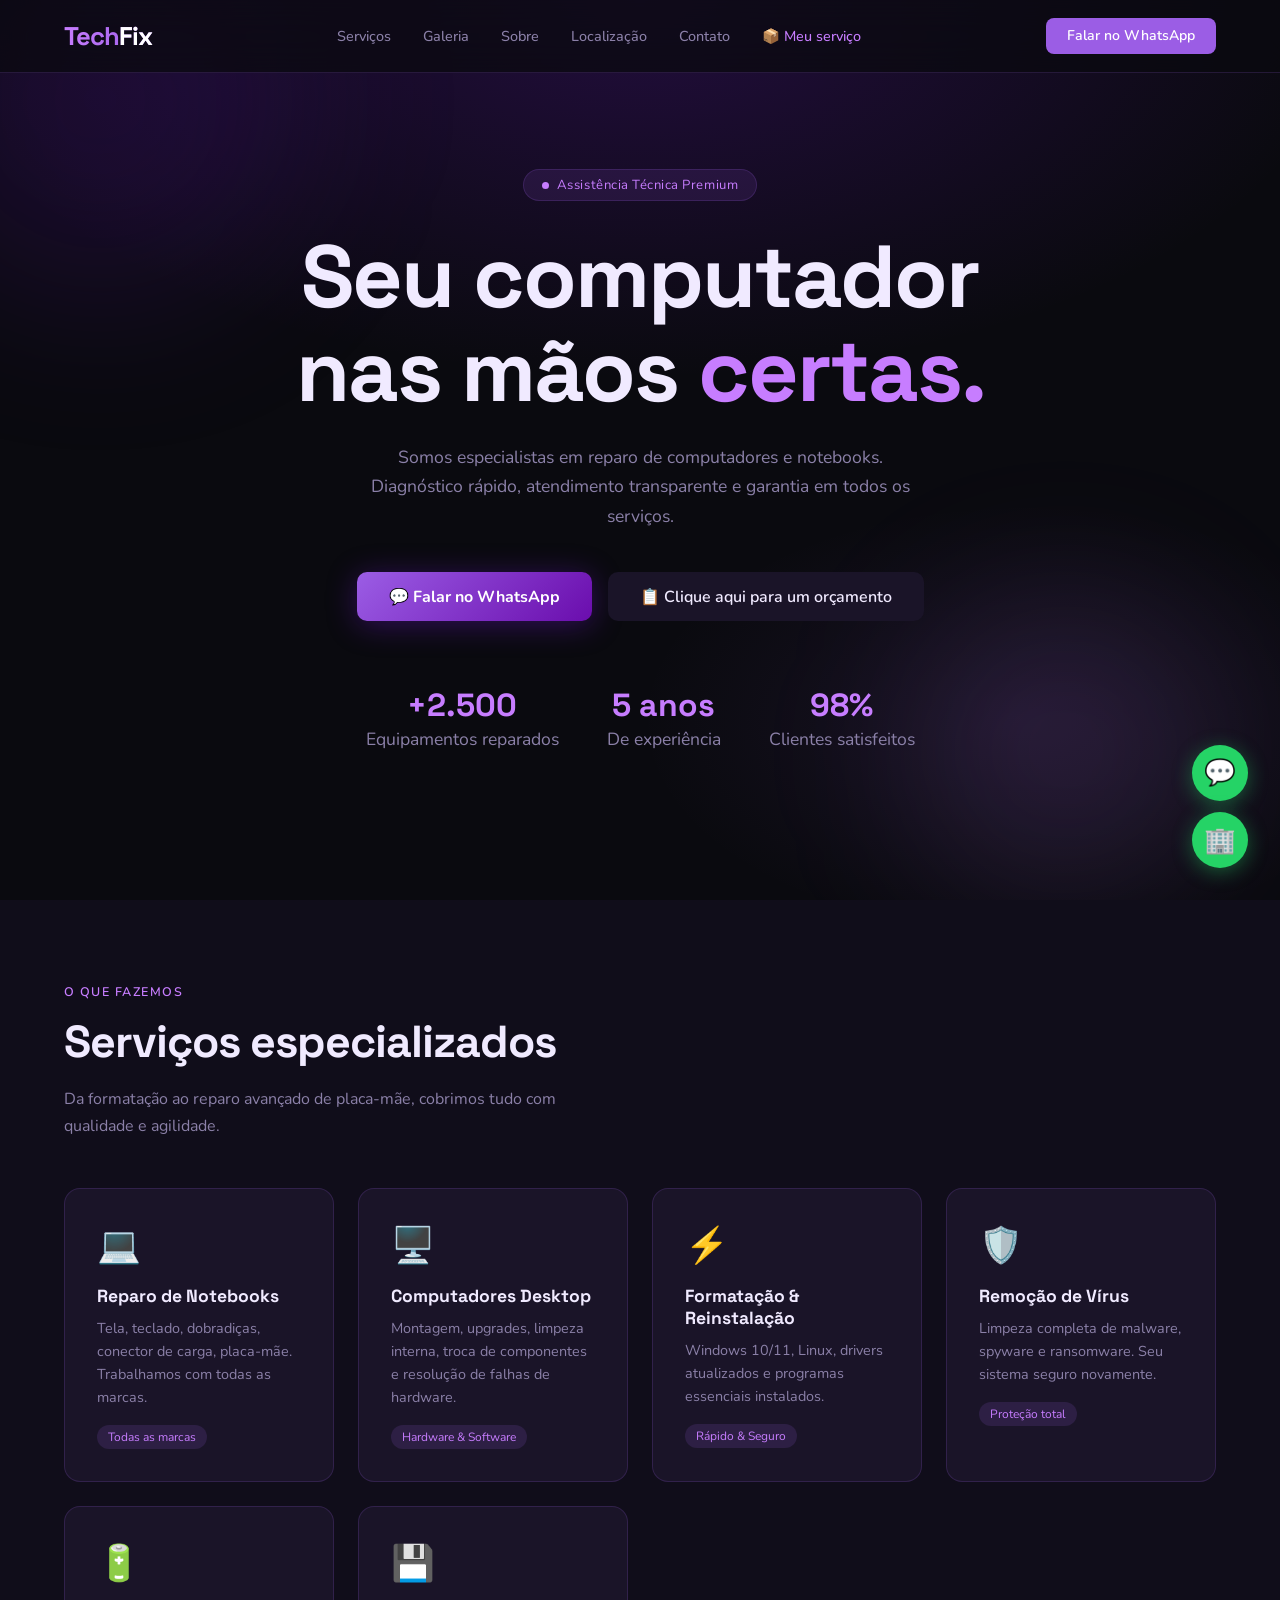
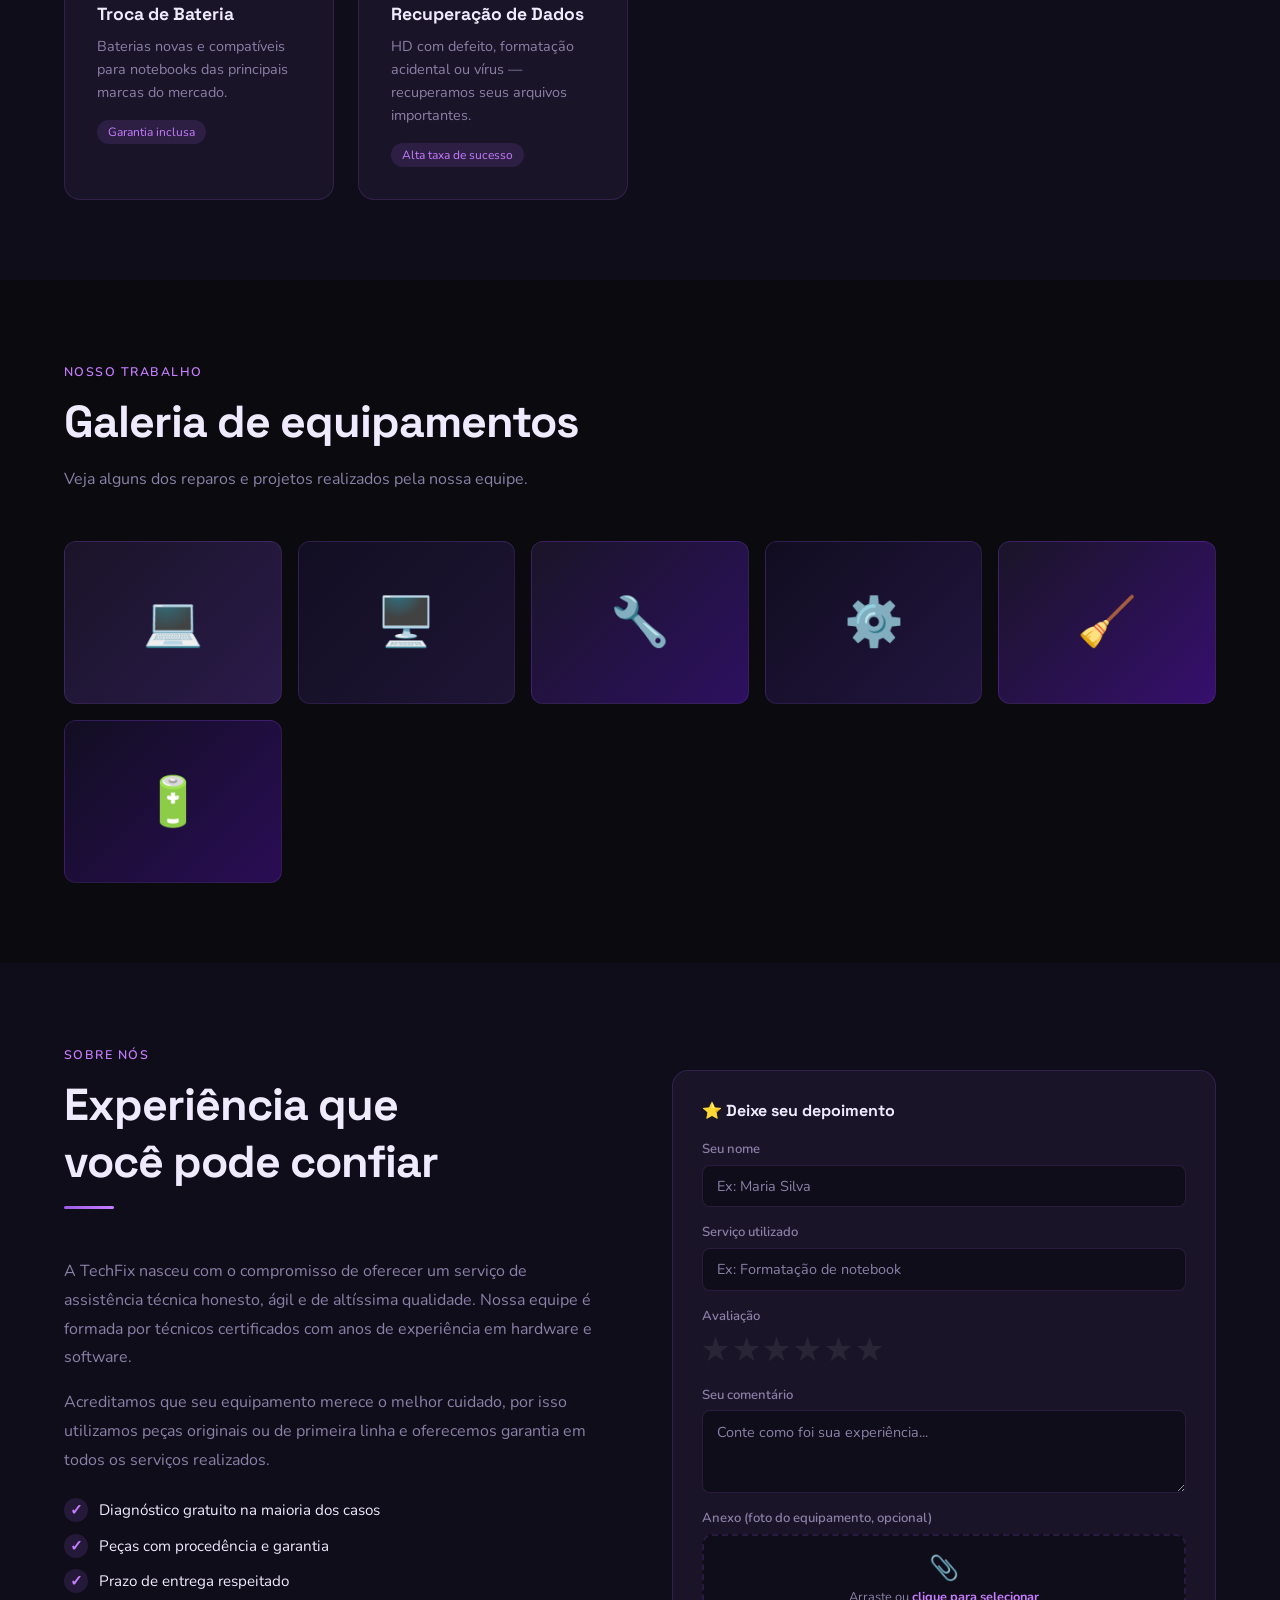
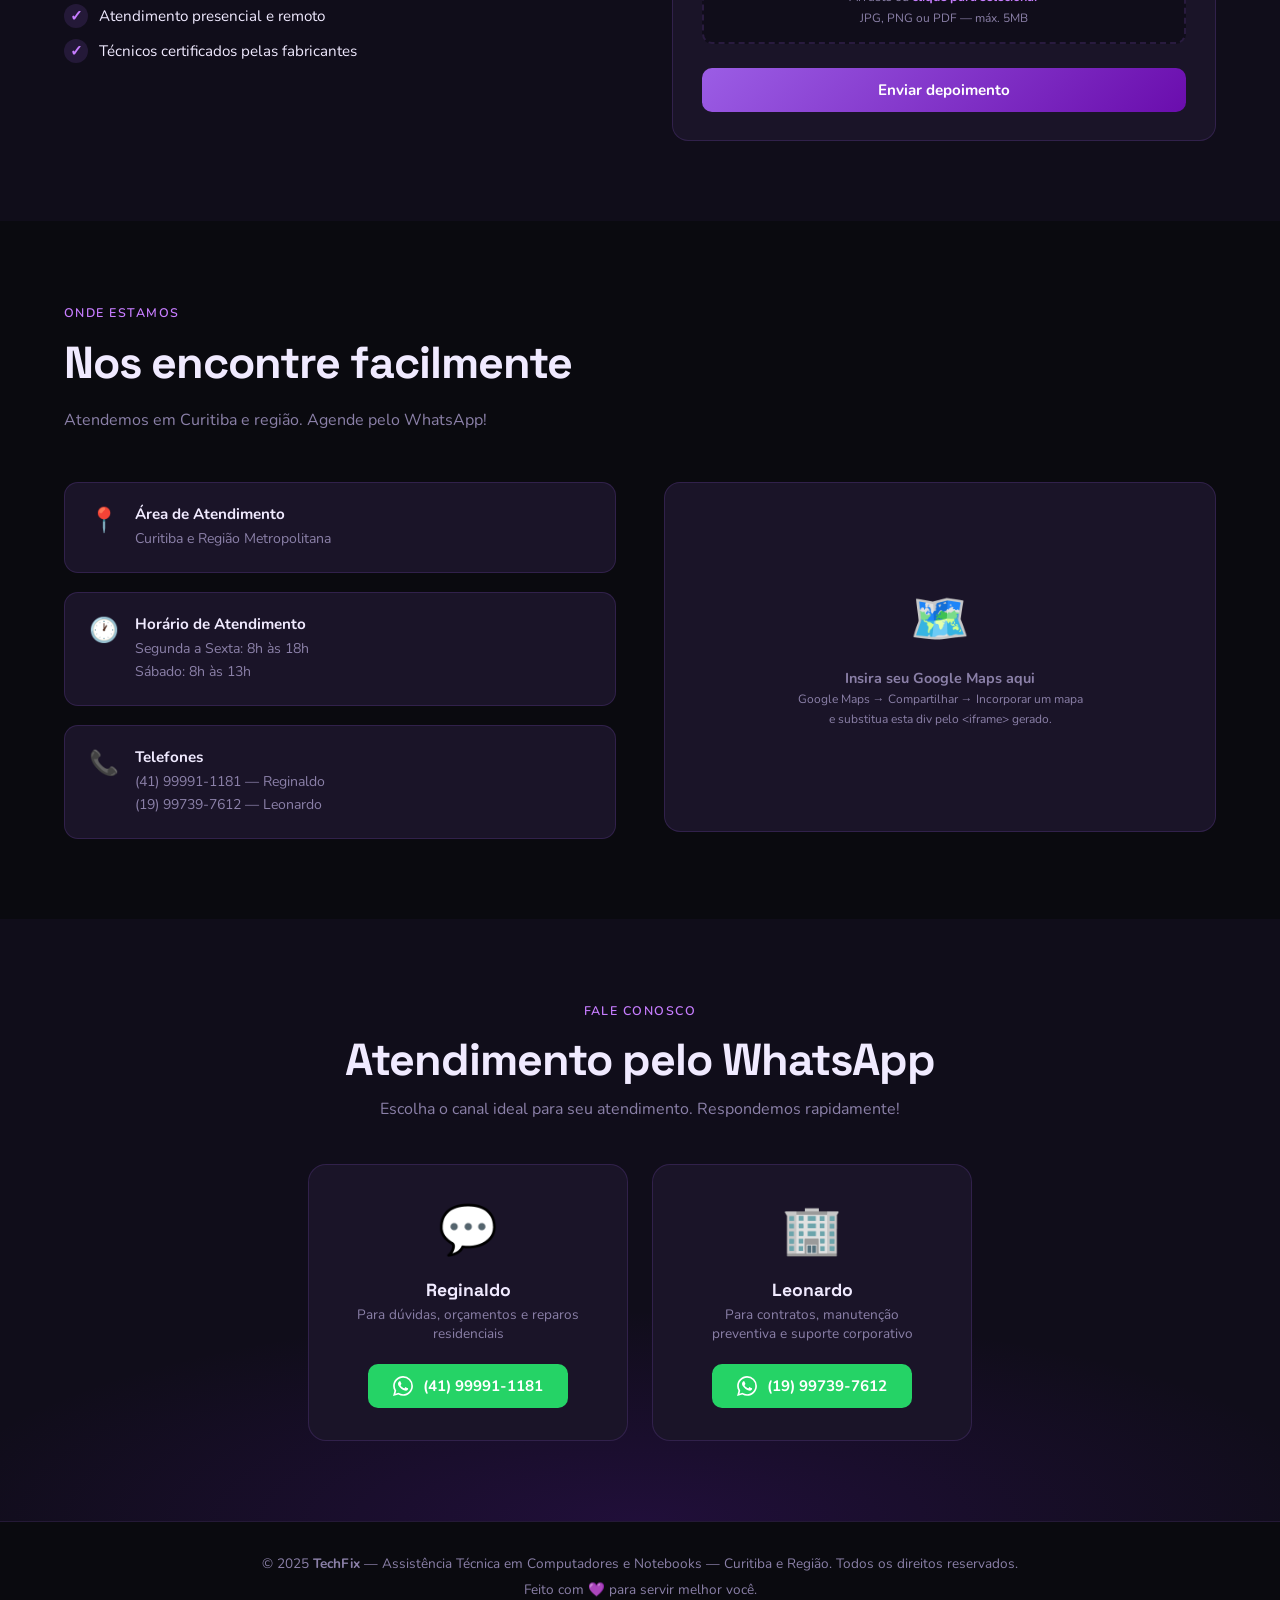
==== commit 34b71e95: "Add files via upload" ====
--- a/index.html
+++ b/index.html
@@ -242,7 +242,8 @@
     /* Upload de arquivo */
     .area-upload {
       border: 2px dashed var(--borda); border-radius: 10px; padding: 1rem;
-      text-align: center; cursor: pointer; transition: border-color .2s; position: relative;
+      text-align: center; cursor: pointer; transition: all .2s; position: relative;
+      background: var(--fundo2);
     }
     .area-upload:hover { border-color: var(--roxo); }
     .area-upload input[type="file"] { position: absolute; inset: 0; opacity: 0; cursor: pointer; width: 100%; height: 100%; }
@@ -256,6 +257,26 @@
     .preview-arquivo.visivel { display: flex; }
     .preview-arquivo span { font-size: .82rem; color: var(--roxo-claro); flex: 1; overflow: hidden; text-overflow: ellipsis; white-space: nowrap; }
     .preview-arquivo button { background: none; border: none; color: var(--texto-suave); cursor: pointer; font-size: 1rem; }
+
+    /* Previews de anexos */
+    .thumb-item {
+      position: relative; width: 70px; height: 70px; border-radius: 8px;
+      overflow: hidden; border: 1px solid var(--borda); flex-shrink: 0;
+    }
+    .thumb-item img, .thumb-item video {
+      width: 100%; height: 100%; object-fit: cover; display: block;
+    }
+    .thumb-del {
+      position: absolute; top: 2px; right: 2px; background: rgba(0,0,0,0.75);
+      border: none; color: #fff; border-radius: 50%; width: 18px; height: 18px;
+      font-size: .6rem; cursor: pointer; display: flex; align-items: center;
+      justify-content: center; line-height: 1; padding: 0;
+    }
+    .thumb-video-icon {
+      position: absolute; bottom: 3px; left: 3px; background: rgba(0,0,0,0.65);
+      color: #fff; font-size: .58rem; border-radius: 4px; padding: 1px 4px;
+    }
+    #preview-anexos { display: flex; flex-wrap: wrap; gap: .5rem; margin-top: .6rem; }
 
     /* Botão enviar depoimento */
     .btn-enviar-dep {
@@ -512,6 +533,7 @@
     }
 
     /* ANIMAÇÕES */
+    @keyframes girar { to { transform: rotate(360deg); } }
     @keyframes subirFadeIn {
       from { opacity: 0; transform: translateY(24px); }
       to   { opacity: 1; transform: translateY(0); }
@@ -519,8 +541,10 @@
     .revelar { opacity: 0; transform: translateY(30px); transition: opacity .6s ease, transform .6s ease; }
     .revelar.visivel { opacity: 1; transform: none; }
 
-    /* RESPONSIVO */
+    /* ── RESPONSIVO MOBILE ──────────────────────────────── */
     @media (max-width: 768px) {
+
+      /* Navbar */
       nav ul, .nav-cta { display: none; }
       .hamburger { display: flex; }
       nav.aberto ul {
@@ -529,9 +553,81 @@
         padding: 1.5rem 5%; gap: 1.2rem; border-bottom: 1px solid var(--borda);
       }
       nav.aberto .nav-cta { display: block; }
+
+      /* Hero */
+      .hero-titulo { font-size: 2rem; }
+      .hero-sub { font-size: .95rem; }
+      .hero-btns { flex-direction: column; gap: .8rem; }
+      .hero-btns a, .hero-btns button { width: 100%; text-align: center; }
+      .hero-stats { gap: 1.2rem; flex-wrap: wrap; justify-content: center; }
+      .stat-num { font-size: 1.6rem; }
+
+      /* Seções gerais */
       .grade-sobre, .grade-localizacao { grid-template-columns: 1fr; }
-      .hero-stats { gap: 1.5rem; }
-      .whatsapp-flutuante { bottom: 1rem; right: 1rem; }
+      .grade-servicos { grid-template-columns: 1fr 1fr; }
+      section { padding: 3rem 5%; }
+      .section-titulo { font-size: 1.6rem; }
+
+      /* Modal orçamento — tela cheia */
+      .modal-box {
+        width: 100%; max-width: 100%; margin: 0;
+        border-radius: 20px 20px 0 0;
+        position: fixed; bottom: 0; left: 0; right: 0;
+        max-height: 92vh; overflow-y: auto;
+        padding: 1.4rem 1.1rem 2rem;
+      }
+      .modal-overlay { align-items: flex-end; }
+      .modal-header { margin-bottom: 1rem; }
+      .etapa-card h3 { font-size: 1rem; }
+
+      /* Opções de seleção em 2 colunas */
+      .grade-opcoes { grid-template-columns: repeat(2, 1fr); }
+      .opcao { padding: .7rem .5rem; }
+      .opcao-icone { font-size: 1.4rem; }
+      .op-nome { font-size: .78rem; }
+
+      /* Campos do formulário */
+      .campos-linha { grid-template-columns: 1fr; gap: .6rem; }
+      .campo-orc input, .campo-orc textarea { font-size: .9rem; }
+
+      /* Chips de urgência */
+      .chips-urgencia { gap: .4rem; }
+      .chip { padding: .45rem .8rem; font-size: .8rem; }
+
+      /* Upload de anexos */
+      .area-upload { padding: 1rem; }
+      .upload-icone { font-size: 1.3rem; }
+      .upload-texto { font-size: .82rem; }
+      .upload-sub   { font-size: .7rem; }
+      .thumb-item   { width: 58px; height: 58px; }
+
+      /* Resumo */
+      .resumo-linha { font-size: .82rem; }
+
+      /* Botões de navegação */
+      .nav-etapas { gap: .5rem; }
+      .btn-avancar, .btn-voltar { padding: .65rem 1rem; font-size: .88rem; }
+
+      /* Seletor de técnico */
+      .tec-grid { grid-template-columns: 1fr 1fr; }
+
+      /* Depoimentos */
+      .coluna-depoimentos { gap: .8rem; }
+      .card-depoimento { padding: 1.2rem; }
+
+      /* Contato */
+      .contatos-grid { grid-template-columns: 1fr; }
+
+      /* WhatsApp flutuante */
+      .whatsapp-flutuante { bottom: 1rem; right: 1rem; width: 50px; height: 50px; }
+      .whatsapp-flutuante svg { width: 22px; height: 22px; }
+    }
+
+    @media (max-width: 400px) {
+      .hero-titulo { font-size: 1.7rem; }
+      .grade-servicos { grid-template-columns: 1fr; }
+      .grade-opcoes { grid-template-columns: repeat(2, 1fr); }
+      .stat-num { font-size: 1.4rem; }
     }
   </style>
 </head>
@@ -545,6 +641,7 @@
     <li><a href="#sobre">Sobre</a></li>
     <li><a href="#localizacao">Localização</a></li>
     <li><a href="#contato">Contato</a></li>
+    <li><a href="acompanhar.html" style="color:var(--roxo-claro)">📦 Meu serviço</a></li>
   </ul>
   <a href="#contato" class="nav-cta">Falar no WhatsApp</a>
   <button class="hamburger" onclick="document.getElementById('navbar').classList.toggle('aberto')" aria-label="Menu">
@@ -671,28 +768,11 @@
     <!-- Depoimentos + formulário -->
     <div class="coluna-depoimentos revelar">
 
-      <!-- Depoimentos fixos de exemplo -->
-      <div class="card-depoimento">
-        <div class="estrelas">★★★★★</div>
-        <p>Trouxe meu notebook que estava superaquecendo e não ligava direito. Em 2 dias já estava pronto e como novo. Atendimento incrível!</p>
-        <div class="avaliador">
-          <div class="avatar">RC</div>
-          <div class="info-avaliador">
-            <strong>Rafael Costa</strong>
-            <span>Reparo de notebook</span>
-          </div>
-        </div>
-      </div>
-
-      <div class="card-depoimento">
-        <div class="estrelas">★★★★★</div>
-        <p>Montaram meu PC gamer do zero com ótimo custo-benefício. Preço justo, peças de qualidade e entrega antes do prazo. Super recomendo!</p>
-        <div class="avaliador">
-          <div class="avatar">LP</div>
-          <div class="info-avaliador">
-            <strong>Lucas Pereira</strong>
-            <span>Montagem de desktop</span>
-          </div>
+      <!-- Depoimentos aprovados carregados do banco -->
+      <div id="deps-aprovados">
+        <div style="text-align:center;padding:1rem;color:var(--texto-suave);font-size:.85rem">
+          <span style="display:inline-block;width:16px;height:16px;border:2px solid var(--borda);border-top-color:var(--roxo);border-radius:50%;animation:girar .7s linear infinite;vertical-align:middle;margin-right:.4rem"></span>
+          Carregando avaliações...
         </div>
       </div>
 
@@ -1001,15 +1081,30 @@
       <div class="campo-orc">
         <label>Urgência</label>
         <div class="chips-urgencia">
-          <div class="chip" onclick="selecionarChip(this,'urgencia')">🟢 Sem pressa</div>
-          <div class="chip" onclick="selecionarChip(this,'urgencia')">🟡 Esta semana</div>
-          <div class="chip" onclick="selecionarChip(this,'urgencia')">🔴 Urgente</div>
+          <div class="chip" onclick="selecionarChip(this,'urgencia')" data-valor="Sem pressa">🟢 Sem pressa</div>
+          <div class="chip" onclick="selecionarChip(this,'urgencia')" data-valor="Esta semana">🟡 Esta semana</div>
+          <div class="chip" onclick="selecionarChip(this,'urgencia')" data-valor="Urgente">🔴 Urgente</div>
         </div>
       </div>
 
       <div class="campo-orc">
         <label>Bairro / Cidade</label>
         <input type="text" id="orc-local" placeholder="Ex: Bairro Água Verde, Curitiba" maxlength="80" />
+      </div>
+
+      <div class="campo-orc">
+        <label>📎 Fotos ou vídeos do problema <span style="color:var(--texto-suave);font-weight:400">(opcional)</span></label>
+        <div class="area-upload" id="area-upload" onclick="document.getElementById('orc-anexos').click()"
+             ondragover="event.preventDefault();this.classList.add('drag-over')"
+             ondragleave="this.classList.remove('drag-over')"
+             ondrop="event.preventDefault();this.classList.remove('drag-over');handleAnexos(event.dataTransfer.files)">
+          <div class="upload-icone">📁</div>
+          <div class="upload-texto">Clique ou arraste arquivos aqui</div>
+          <div class="upload-sub">Fotos (JPG, PNG) e vídeos (MP4, MOV) • Máx. 50MB por arquivo</div>
+          <input type="file" id="orc-anexos" multiple accept="image/*,video/mp4,video/mov,video/quicktime,video/avi"
+                 style="display:none" onchange="handleAnexos(this.files)"/>
+        </div>
+        <div id="preview-anexos" style="display:flex;flex-wrap:wrap;gap:.5rem;margin-top:.6rem"></div>
       </div>
 
       <div class="nav-etapas">
@@ -1074,46 +1169,185 @@
   const SUPA_URL = 'https://pfigjyvhczzvcjseueoa.supabase.co';
   const SUPA_KEY = 'eyJhbGciOiJIUzI1NiIsInR5cCI6IkpXVCJ9.eyJpc3MiOiJzdXBhYmFzZSIsInJlZiI6InBmaWdqeXZoY3p6dmNqc2V1ZW9hIiwicm9sZSI6ImFub24iLCJpYXQiOjE3NzE4NTE1NTEsImV4cCI6MjA4NzQyNzU1MX0.tl8aNDsA8ITt50oielqRz5Oja6xjLIR2xT8Khk3AqGk';
 
+  const HDRS = {
+    'apikey':        SUPA_KEY,
+    'Authorization': `Bearer ${SUPA_KEY}`,
+    'Content-Type':  'application/json'
+  };
+
   async function supaInsert(tabela, dados) {
     try {
-      await fetch(`${SUPA_URL}/rest/v1/${tabela}`, {
+      const r = await fetch(`${SUPA_URL}/rest/v1/${tabela}`, {
         method: 'POST',
-        headers: {
-          'apikey': SUPA_KEY,
-          'Authorization': `Bearer ${SUPA_KEY}`,
-          'Content-Type': 'application/json',
-          'Prefer': 'return=minimal'
-        },
+        headers: { ...HDRS, 'Prefer': 'return=representation' },
         body: JSON.stringify(dados)
       });
-    } catch(e) { console.warn('Supabase offline, dados não salvos:', e); }
-  }
-
-  /* Garante ou cria o cliente e retorna o ID */
+      const json = await r.json();
+      if (!r.ok) console.error(`[Supabase] Erro em ${tabela}:`, json);
+      return Array.isArray(json) ? json[0] : null;
+    } catch(e) {
+      console.error('[Supabase] Fetch erro:', e);
+      return null;
+    }
+  }
+
   async function garantirCliente(nome, whatsapp, cidade) {
     try {
-      const wppLimpo = whatsapp.replace(/\D/g,'');
-      /* Tenta buscar cliente existente pelo WhatsApp */
-      const busca = await fetch(
-        `${SUPA_URL}/rest/v1/clientes?whatsapp=eq.${wppLimpo}&select=id&limit=1`,
-        { headers: { 'apikey': SUPA_KEY, 'Authorization': `Bearer ${SUPA_KEY}` } }
+      const wpp = (whatsapp || '').replace(/\D/g, '');
+
+      // 1. Busca cliente existente
+      const r1 = await fetch(
+        `${SUPA_URL}/rest/v1/clientes?whatsapp=eq.${wpp}&select=id&limit=1`,
+        { headers: HDRS }
       );
-      const lista = await busca.json();
-      if (lista && lista.length > 0) return lista[0].id;
-
-      /* Cria novo cliente */
-      const cria = await fetch(`${SUPA_URL}/rest/v1/clientes`, {
+      const lista1 = await r1.json();
+      if (Array.isArray(lista1) && lista1.length > 0) return lista1[0].id;
+
+      // 2. Cria novo cliente
+      const r2 = await fetch(`${SUPA_URL}/rest/v1/clientes`, {
         method: 'POST',
-        headers: {
-          'apikey': SUPA_KEY, 'Authorization': `Bearer ${SUPA_KEY}`,
-          'Content-Type': 'application/json', 'Prefer': 'return=representation'
-        },
-        body: JSON.stringify({ nome, whatsapp: wppLimpo, cidade })
+        headers: { ...HDRS, 'Prefer': 'return=representation,resolution=ignore-duplicates' },
+        body: JSON.stringify({ nome, whatsapp: wpp, cidade: cidade || null })
       });
-      const novo = await cria.json();
-      return novo[0]?.id || null;
-    } catch(e) { return null; }
-  }
+      const criado = await r2.json();
+      if (Array.isArray(criado) && criado.length > 0) return criado[0].id;
+
+      // 3. Se duplicado ignorado, busca novamente
+      const r3 = await fetch(
+        `${SUPA_URL}/rest/v1/clientes?whatsapp=eq.${wpp}&select=id&limit=1`,
+        { headers: HDRS }
+      );
+      const lista3 = await r3.json();
+      return Array.isArray(lista3) && lista3.length > 0 ? lista3[0].id : null;
+    } catch(e) {
+      console.error('[Supabase] garantirCliente erro:', e);
+      return null;
+    }
+  }
+
+  /* ── Gerenciar anexos de orçamento ── */
+  let arquivosAnexos = [];
+
+  function handleAnexos(files) {
+    const permitidos = ['image/jpeg','image/jpg','image/png','image/webp','image/gif',
+                        'video/mp4','video/quicktime','video/avi'];
+    const maxSize = 50 * 1024 * 1024; // 50MB
+
+    Array.from(files).forEach(f => {
+      if (!permitidos.includes(f.type)) {
+        alert(`Tipo não suportado: ${f.name}`); return;
+      }
+      if (f.size > maxSize) {
+        alert(`${f.name} é muito grande. Máximo 50MB.`); return;
+      }
+      if (arquivosAnexos.length >= 5) {
+        alert('Máximo de 5 arquivos por orçamento.'); return;
+      }
+      arquivosAnexos.push(f);
+    });
+    renderPreviews();
+    // Reset input para permitir selecionar o mesmo arquivo novamente
+    document.getElementById('orc-anexos').value = '';
+  }
+
+  function renderPreviews() {
+    const container = document.getElementById('preview-anexos');
+    if (!container) return;
+    container.innerHTML = '';
+    arquivosAnexos.forEach((f, i) => {
+      const url = URL.createObjectURL(f);
+      const isVideo = f.type.startsWith('video/');
+      const div = document.createElement('div');
+      div.className = 'thumb-item';
+      div.innerHTML = isVideo
+        ? `<video src="${url}" muted style="width:100%;height:100%;object-fit:cover"></video>
+           <span class="thumb-video-icon">▶ vídeo</span>`
+        : `<img src="${url}" alt="preview"/>`;
+      const btn = document.createElement('button');
+      btn.className = 'thumb-del';
+      btn.textContent = '✕';
+      btn.onclick = (e) => { e.stopPropagation(); arquivosAnexos.splice(i,1); renderPreviews(); };
+      div.appendChild(btn);
+      container.appendChild(div);
+    });
+    // Mostrar/esconder área de upload
+    const area = document.getElementById('area-upload');
+    if (area) area.style.display = arquivosAnexos.length >= 5 ? 'none' : 'block';
+  }
+
+  async function uploadAnexos(orcamentoId) {
+    if (!arquivosAnexos.length) return [];
+    const urls = [];
+    for (const arquivo of arquivosAnexos) {
+      try {
+        const ext  = arquivo.name.split('.').pop().toLowerCase();
+        const nome = `${Date.now()}_${Math.random().toString(36).slice(2)}.${ext}`;
+        const path = `${orcamentoId}/${nome}`;
+
+        // Supabase Storage usa PUT para upload
+        const r = await fetch(`${SUPA_URL}/storage/v1/object/anexos-orcamentos/${path}`, {
+          method: 'POST',
+          headers: {
+            'apikey': SUPA_KEY,
+            'Authorization': `Bearer ${SUPA_KEY}`,
+            'Content-Type': arquivo.type,
+            'x-upsert': 'true'
+          },
+          body: arquivo
+        });
+
+        const json = await r.json();
+        console.log('[upload]', r.status, json);
+
+        if (r.ok) {
+          const url = `${SUPA_URL}/storage/v1/object/public/anexos-orcamentos/${path}`;
+          urls.push(url);
+          console.log('[upload OK]', url);
+        } else {
+          console.error('[upload ERRO]', json);
+        }
+      } catch(e) {
+        console.error('[upload EXCEPTION]', e);
+      }
+    }
+    return urls;
+  }
+
+  /* ── Carregar depoimentos aprovados do banco ── */
+  async function carregarDepoimentos() {
+    try {
+      const r = await fetch(
+        `${SUPA_URL}/rest/v1/depoimentos?aprovado=eq.true&order=criado_em.desc`,
+        { headers: HDRS }
+      );
+      const lista = await r.json();
+      const container = document.getElementById('deps-aprovados');
+      if (!Array.isArray(lista) || lista.length === 0) {
+        container.innerHTML = '';
+        return;
+      }
+      container.innerHTML = lista.map(d => {
+        const iniciais = d.nome.split(' ').map(p=>p[0]).join('').substring(0,2).toUpperCase();
+        const ests = '★'.repeat(d.estrelas) + '☆'.repeat(5-d.estrelas);
+        return `<div class="card-depoimento" style="animation:subirFadeIn .5s ease both">
+          <div class="estrelas">${ests}</div>
+          <p>${d.texto.replace(/</g,'&lt;').replace(/>/g,'&gt;')}</p>
+          <div class="avaliador">
+            <div class="avatar">${iniciais}</div>
+            <div class="info-avaliador">
+              <strong>${d.nome.replace(/</g,'&lt;')}</strong>
+              <span>${d.servico_desc ? d.servico_desc.replace(/</g,'&lt;') : 'Cliente'}</span>
+            </div>
+          </div>
+        </div>`;
+      }).join('');
+    } catch(e) {
+      document.getElementById('deps-aprovados').innerHTML = '';
+      console.warn('Depoimentos não carregados:', e);
+    }
+  }
+
+  carregarDepoimentos();
 
   /* ── Revelar ao rolar ── */
   const observador = new IntersectionObserver((entradas) => {
@@ -1123,7 +1357,7 @@
 
   /* ── MODAL DE ORÇAMENTO ── */
   const orc = {
-    etapa: 1, dispositivo: '', servicos: [],
+    etapa: 1, dispositivo: '', servicos: [], anexos: [],
     nome: '', tel: '', marca: '', modelo: '', problema: '', urgencia: '', local: '',
     tecnico: '5541999911181', tecnicoNome: 'Reginaldo'
   };
@@ -1163,7 +1397,7 @@
   function selecionarChip(el, campo) {
     el.closest('.chips-urgencia').querySelectorAll('.chip').forEach(c => c.classList.remove('selecionado'));
     el.classList.add('selecionado');
-    orc[campo] = el.textContent.trim();
+    orc[campo] = el.dataset.valor || el.textContent.trim();
   }
 
   function selecionarTecnico(el, num, nome) {
@@ -1225,13 +1459,13 @@
   }
 
   async function enviarOrcamento() {
-    /* Salva no Supabase antes de abrir o WhatsApp */
     const btnEnviar = document.querySelector('.btn-enviar-orc');
-    if (btnEnviar) { btnEnviar.disabled = true; btnEnviar.textContent = 'Salvando...'; }
+    if (btnEnviar) { btnEnviar.disabled = true; btnEnviar.textContent = 'Enviando...'; }
 
     const clienteId = await garantirCliente(orc.nome, orc.tel, orc.local);
 
-    await supaInsert('orcamentos', {
+    // Salva orçamento primeiro para ter o ID
+    const orcSalvo = await supaInsert('orcamentos', {
       cliente_id:  clienteId,
       dispositivo: orc.dispositivo,
       marca:       orc.marca || null,
@@ -1240,8 +1474,25 @@
       problema:    orc.problema,
       urgencia:    orc.urgencia || null,
       tecnico:     orc.tecnicoNome,
-      status:      'novo'
+      status:      'novo',
+      anexos:      []
     });
+
+    // Faz upload dos anexos se houver
+    if (arquivosAnexos.length > 0 && orcSalvo?.id) {
+      if (btnEnviar) btnEnviar.textContent = `Enviando ${arquivosAnexos.length} arquivo(s)...`;
+      const urls = await uploadAnexos(orcSalvo.id);
+      if (urls.length > 0) {
+        // Atualiza o orçamento com as URLs dos anexos
+        await fetch(`${SUPA_URL}/rest/v1/orcamentos?id=eq.${orcSalvo.id}`, {
+          method: 'PATCH',
+          headers: { ...HDRS, 'Prefer': 'return=minimal' },
+          body: JSON.stringify({ anexos: urls })
+        });
+      }
+      arquivosAnexos = [];
+      renderPreviews();
+    }
 
     /* Monta e abre o WhatsApp */
     const msg = [
